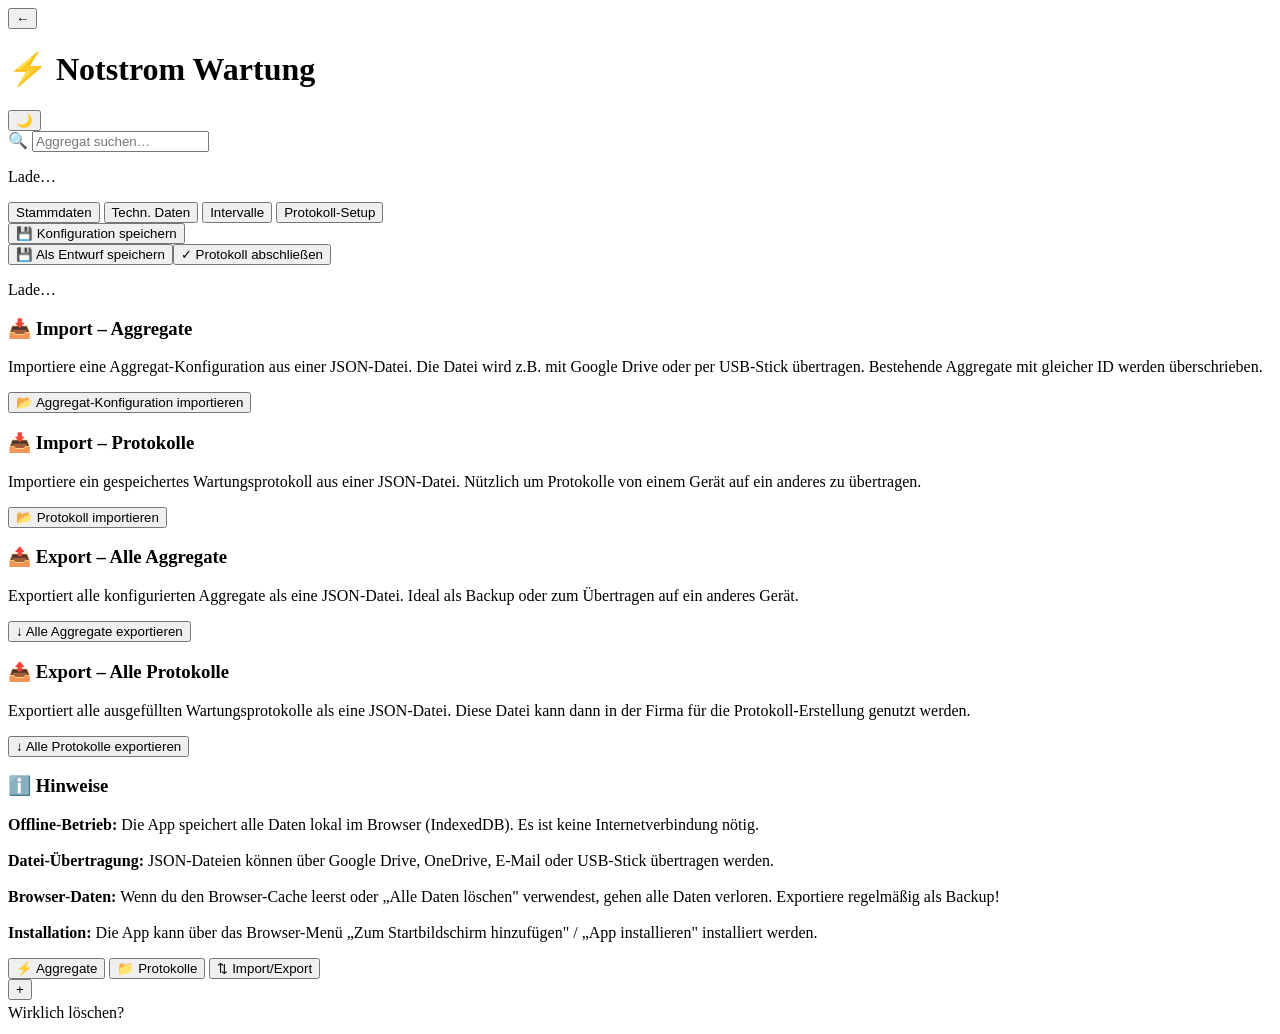
==== index.html @ bf770dbf "Add files via upload" ====
<!DOCTYPE html>
<html lang="de">
<head>
  <meta charset="UTF-8">
  <meta name="viewport" content="width=device-width, initial-scale=1.0, viewport-fit=cover">
  <meta name="description" content="Offline-PWA für Notstromaggregat-Wartungsprotokolle">

  <!-- PWA-Metadaten -->
  <meta name="theme-color" content="#e8b84b">
  <meta name="apple-mobile-web-app-capable" content="yes">
  <meta name="apple-mobile-web-app-status-bar-style" content="black-translucent">
  <meta name="apple-mobile-web-app-title" content="Wartung">

  <link rel="manifest" href="./manifest.json">
  <link rel="apple-touch-icon" href="./icon-192-v2.png">
  <title>Notstrom Wartung</title>

  <!-- CSS – Reihenfolge wichtig: Variablen zuerst -->
  <link rel="stylesheet" href="./css/variables.css">
  <link rel="stylesheet" href="./css/base.css">
  <link rel="stylesheet" href="./css/layout.css">
  <link rel="stylesheet" href="./css/components.css">
</head>
<body>

<!-- ============================================================
     APP-RAHMEN
     Alle Screens befinden sich hier drin. Immer nur einer
     ist per .active-Klasse sichtbar.
     ============================================================ -->
<div id="app">

  <!-- ── Kopfleiste ──────────────────────────────────────────── -->
  <header class="app-header">
    <!-- Zurück-Button (nur im Konfigurator und Protokoll) -->
    <button class="header-back-btn" id="btn-back" aria-label="Zurück">←</button>

    <h1 id="screen-title"><span id="screen-title-text">⚡ Notstrom Wartung</span> <span class="mode-badge" id="mode-badge"></span></h1>
    <button class="theme-toggle" id="btn-theme" aria-label="Farbschema umschalten" title="Hell/Dunkel">🌙</button>

    <!-- Kontextabhängige Aktionen (je nach Screen) -->
    <div class="header-actions">

      <!-- Home-Aktionen -->
      <div id="header-actions-home" style="display:none">
        <!-- (leer, FAB-Button wird genutzt) -->
      </div>

      <!-- Konfigurator-Aktionen -->
      <div id="header-actions-konfig" style="display:none">
        <button class="btn btn-primary btn-sm" id="btn-kfg-speichern">💾 Speichern</button>
        <button class="btn btn-ghost btn-sm"   id="btn-kfg-exportieren">↓ Export</button>
        <button class="btn btn-danger btn-sm"  id="btn-kfg-loeschen">🗑</button>
      </div>

      <!-- Protokoll-Aktionen -->
      <div id="header-actions-protokoll" style="display:none">
        <button class="btn btn-ghost btn-sm"   id="btn-prot-config">⚙ Konfiguration</button>
        <button class="btn btn-ghost btn-sm"   id="btn-prot-entwurf">Entwurf</button>
        <button class="btn btn-primary btn-sm" id="btn-prot-abschliessen">✓ Abschließen</button>
        <button class="btn btn-ghost btn-sm"   id="btn-prot-exportieren">↓</button>
      </div>

      <!-- Einträge-Aktionen -->
      <div id="header-actions-eintraege" style="display:none">
        <button class="btn btn-ghost btn-sm" id="btn-alle-prot-export">↓ Alle</button>
      </div>

    </div>
  </header>

  <!-- ── Screens ─────────────────────────────────────────────── -->
  <main class="screen-container">

    <!-- ====================================================
         SCREEN 1: HOME – Aggregat-Übersicht
         ==================================================== -->
    <section id="screen-home" class="screen">

      <!-- Suchfeld -->
      <div class="search-bar">
        <span class="search-icon">🔍</span>
        <input type="text" id="home-suche" placeholder="Aggregat suchen…" autocomplete="off">
      </div>

      <!-- Aggregat-Liste (wird per JS befüllt) -->
      <div id="home-aggregat-liste">
        <p class="loading-hint">Lade…</p>
      </div>

      <!-- Hinweis wenn noch keine Aggregate vorhanden -->
      <div id="home-leer-hinweis" style="display:none; text-align:center; padding: 40px 20px;">
        <div style="font-size:3rem; margin-bottom:16px">⚡</div>
        <h2 style="margin-bottom:8px">Noch keine Aggregate</h2>
        <p class="text-muted" style="margin-bottom:24px">
          Klicke auf „+" um ein Aggregat anzulegen,<br>
          oder importiere eine Konfiguration über „Import / Export".
        </p>
        <button class="btn btn-primary" id="btn-neu-aggregat-leer">+ Neues Aggregat</button>
      </div>

    </section>

    <!-- ====================================================
         SCREEN 2: KONFIGURATOR – Aggregat konfigurieren
         ==================================================== -->
    <section id="screen-konfigurator" class="screen">

      <!-- Tab-Leiste -->
      <div class="tab-bar">
        <button class="tab-btn active" data-tab="tab-stammdaten">Stammdaten</button>
        <button class="tab-btn"        data-tab="tab-technisch">Techn. Daten</button>
        <button class="tab-btn"        data-tab="tab-intervalle">Intervalle</button>
        <button class="tab-btn"        data-tab="tab-protokoll">Protokoll-Setup</button>
      </div>

      <!-- Tab-Inhalte (werden per JS befüllt) -->
      <div id="tab-stammdaten" class="tab-panel active"></div>
      <div id="tab-technisch"  class="tab-panel"></div>
      <div id="tab-intervalle" class="tab-panel"></div>
      <div id="tab-protokoll"  class="tab-panel"></div>

      <!-- Speichern-Button unten (Duplikat für lange Seiten) -->
      <div style="padding: var(--space-md) 0; display:flex; gap:var(--space-sm)">
        <button class="btn btn-primary btn-full" id="btn-kfg-speichern-unten">💾 Konfiguration speichern</button>
      </div>

    </section>

    <!-- ====================================================
         SCREEN 3: PROTOKOLL – Wartungsprotokoll ausfüllen
         ==================================================== -->
    <section id="screen-protokoll" class="screen">

      <!-- Formular-Inhalt (wird per JS dynamisch befüllt) -->
      <div id="protokoll-form-body"></div>

      <!-- Buttons unten (Duplikat für lange Formulare) -->
      <div style="padding: var(--space-md) 0; display:flex; gap:var(--space-sm); flex-wrap:wrap">
        <button class="btn btn-ghost btn-full"   id="btn-prot-entwurf-unten">💾 Als Entwurf speichern</button>
        <button class="btn btn-primary btn-full" id="btn-prot-abschliessen-unten">✓ Protokoll abschließen</button>
      </div>

    </section>

    <!-- ====================================================
         SCREEN 4: PROTOKOLL-EINTRÄGE – Ausgefüllte Protokolle
         ==================================================== -->
    <section id="screen-eintraege" class="screen">

      <div id="eintraege-liste">
        <p class="loading-hint">Lade…</p>
      </div>

    </section>

    <!-- ====================================================
         SCREEN 5: IMPORT / EXPORT
         ==================================================== -->
    <section id="screen-io" class="screen">

      <div class="io-section">
        <h3>📥 Import – Aggregate</h3>
        <p>
          Importiere eine Aggregat-Konfiguration aus einer JSON-Datei.
          Die Datei wird z.B. mit Google Drive oder per USB-Stick übertragen.
          Bestehende Aggregate mit gleicher ID werden überschrieben.
        </p>
        <button class="btn btn-primary" id="btn-import-aggregat">
          📂 Aggregat-Konfiguration importieren
        </button>
        <!-- Versteckter Datei-Input -->
        <input type="file" id="input-import-aggregat" accept=".json" style="display:none">
      </div>

      <div class="io-section">
        <h3>📥 Import – Protokolle</h3>
        <p>
          Importiere ein gespeichertes Wartungsprotokoll aus einer JSON-Datei.
          Nützlich um Protokolle von einem Gerät auf ein anderes zu übertragen.
        </p>
        <button class="btn btn-primary" id="btn-import-protokoll">
          📂 Protokoll importieren
        </button>
        <input type="file" id="input-import-protokoll" accept=".json" style="display:none">
      </div>

      <div class="io-section">
        <h3>📤 Export – Alle Aggregate</h3>
        <p>
          Exportiert alle konfigurierten Aggregate als eine JSON-Datei.
          Ideal als Backup oder zum Übertragen auf ein anderes Gerät.
        </p>
        <button class="btn btn-secondary" id="btn-export-alle-aggregat">
          ↓ Alle Aggregate exportieren
        </button>
      </div>

      <div class="io-section">
        <h3>📤 Export – Alle Protokolle</h3>
        <p>
          Exportiert alle ausgefüllten Wartungsprotokolle als eine JSON-Datei.
          Diese Datei kann dann in der Firma für die Protokoll-Erstellung genutzt werden.
        </p>
        <button class="btn btn-secondary" id="btn-export-alle-protokoll">
          ↓ Alle Protokolle exportieren
        </button>
      </div>

      <div class="io-section" style="border-color:var(--warning);background:var(--warning-faint)">
        <h3 style="color:var(--warning)">ℹ️ Hinweise</h3>
        <p style="color:var(--text-primary)">
          <strong>Offline-Betrieb:</strong> Die App speichert alle Daten lokal im Browser (IndexedDB).
          Es ist keine Internetverbindung nötig.<br><br>
          <strong>Datei-Übertragung:</strong> JSON-Dateien können über Google Drive, OneDrive,
          E-Mail oder USB-Stick übertragen werden.<br><br>
          <strong>Browser-Daten:</strong> Wenn du den Browser-Cache leerst oder
          „Alle Daten löschen" verwendest, gehen alle Daten verloren.
          Exportiere regelmäßig als Backup!<br><br>
          <strong>Installation:</strong> Die App kann über das Browser-Menü
          „Zum Startbildschirm hinzufügen" / „App installieren" installiert werden.
        </p>
      </div>

    </section>

  </main>

  <!-- ── Untere Navigation ────────────────────────────────────── -->
  <nav class="bottom-nav">
    <button class="nav-btn active" data-screen="screen-home">
      <span class="nav-icon">⚡</span>
      Aggregate
    </button>
    <button class="nav-btn" data-screen="screen-eintraege">
      <span class="nav-icon">📁</span>
      Protokolle
    </button>
    <button class="nav-btn" data-screen="screen-io">
      <span class="nav-icon">⇅</span>
      Import/Export
    </button>
  </nav>

</div><!-- /#app -->

<!-- ── FAB: Neues Aggregat ──────────────────────────────────── -->
<button class="fab" id="btn-neu-aggregat" aria-label="Neues Aggregat anlegen"
        title="Neues Aggregat anlegen">+</button>

<!-- ── Bestätigungs-Dialog ─────────────────────────────────── -->
<div id="confirm-overlay">
  <div class="confirm-box">
    <div id="confirm-msg" style="white-space:pre-wrap;text-align:left;margin-bottom:var(--space-lg);line-height:1.6">Wirklich löschen?</div>
    <div class="btn-group" id="confirm-buttons"></div>
  </div>
</div>

<!-- ── JavaScript (ES-Module) ──────────────────────────────── -->
<!-- type="module" ermöglicht import/export zwischen Dateien   -->
<script type="module" src="./js/app.js"></script>

<!-- Kleine Inline-Patches für doppelte Buttons unten in langen Screens -->
<script type="module">
  // Die "unten"-Duplikat-Buttons leiten einfach an die Header-Buttons weiter
  document.addEventListener('DOMContentLoaded', () => {
    const weiterleiten = (quellId, zielId) => {
      document.getElementById(quellId)?.addEventListener('click', () => {
        document.getElementById(zielId)?.click();
      });
    };
    weiterleiten('btn-kfg-speichern-unten',    'btn-kfg-speichern');
    weiterleiten('btn-prot-entwurf-unten',     'btn-prot-entwurf');
    weiterleiten('btn-prot-abschliessen-unten','btn-prot-abschliessen');
    weiterleiten('btn-neu-aggregat-leer',       'btn-neu-aggregat');
  });
</script>

</body>
</html>
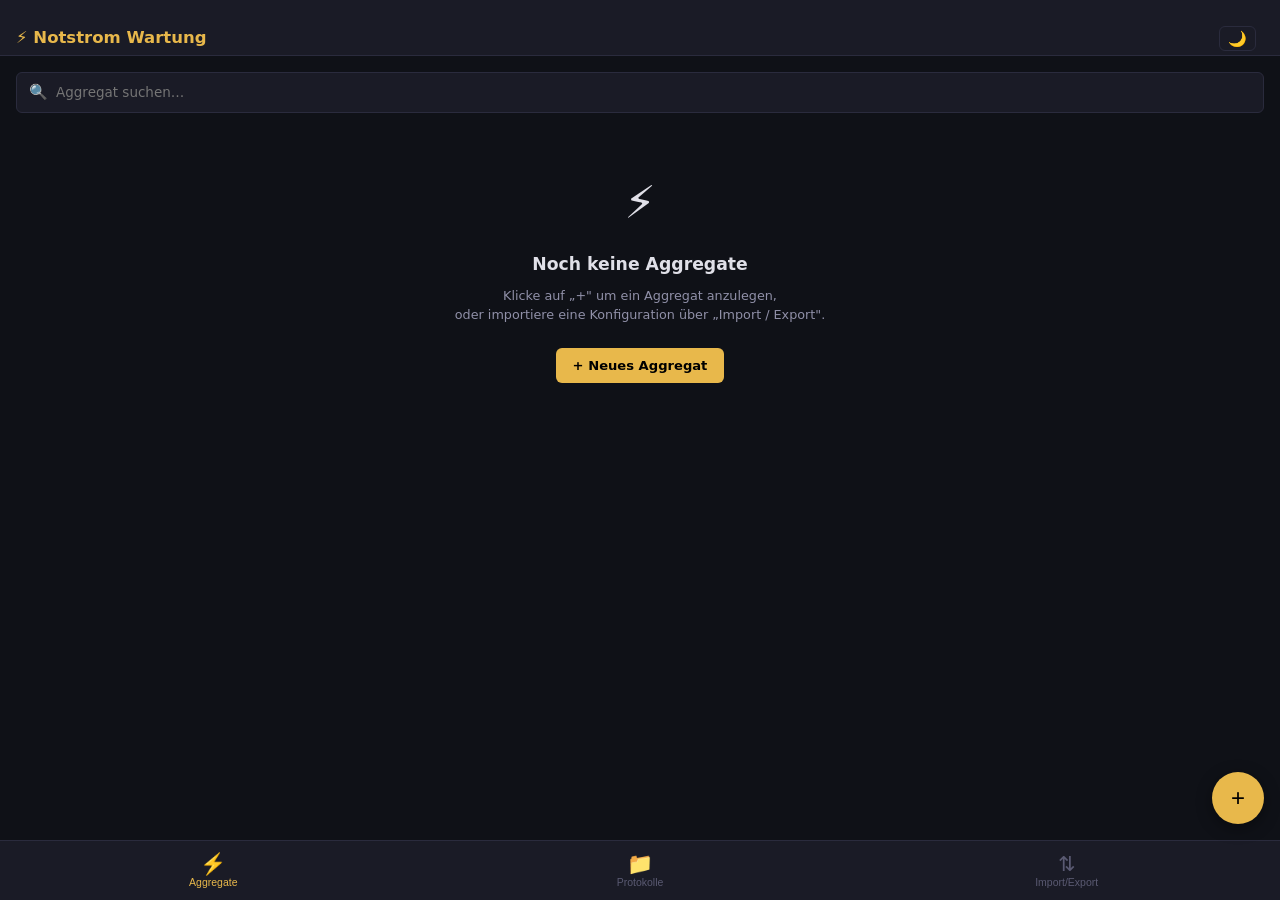
==== commit ade8af42: "Update stylesheet and script paths in index.html" ====
--- a/index.html
+++ b/index.html
@@ -16,10 +16,10 @@
   <title>Notstrom Wartung</title>
 
   <!-- CSS – Reihenfolge wichtig: Variablen zuerst -->
-  <link rel="stylesheet" href="./css/variables.css">
-  <link rel="stylesheet" href="./css/base.css">
-  <link rel="stylesheet" href="./css/layout.css">
-  <link rel="stylesheet" href="./css/components.css">
+  <link rel="stylesheet" href="./variables.css">
+  <link rel="stylesheet" href="./base.css">
+  <link rel="stylesheet" href="./layout.css">
+  <link rel="stylesheet" href="./components.css">
 </head>
 <body>
 
@@ -258,7 +258,7 @@
 
 <!-- ── JavaScript (ES-Module) ──────────────────────────────── -->
 <!-- type="module" ermöglicht import/export zwischen Dateien   -->
-<script type="module" src="./js/app.js"></script>
+<script type="module" src="./app.js"></script>
 
 <!-- Kleine Inline-Patches für doppelte Buttons unten in langen Screens -->
 <script type="module">
--- a/variables.css
+++ b/variables.css
@@ -0,0 +1,109 @@
+/* ============================================================
+   CSS-Variablen (Design-Tokens)
+   Alle Farben, Abstände und Größen an einem Ort.
+   Ändere hier etwas, um das gesamte Aussehen anzupassen.
+   ============================================================ */
+
+:root {
+  /* Farben – Hintergrund */
+  --bg-base:      #0f1117;   /* Seitenhintergrund */
+  --bg-card:      #1a1b26;   /* Karten / Sektionen */
+  --bg-elevated:  #222436;   /* Modale, Dropdowns */
+  --bg-input:     #12131c;   /* Eingabefelder */
+
+  /* Farben – Akzent (Amber/Gold = Standard für Protokoll & Home) */
+  --accent:       #e8b84b;
+  --accent-dim:   #c49a30;
+  --accent-faint: rgba(232, 184, 75, 0.12);
+
+  /* Blauer Akzent für Konfigurator-Modus */
+  --accent-config:       #5c8fe0;
+  --accent-config-dim:   #4070b8;
+  --accent-config-faint: rgba(92, 143, 224, 0.12);
+
+  /* Farben – Text */
+  --text-primary:   #e0e0e8;
+  --text-secondary: #9090a8;
+  --text-muted:     #5a5a72;
+
+  /* Farben – Rahmen */
+  --border:       #2a2b3d;
+  --border-light: #1e1f2e;
+
+  /* Farben – Status */
+  --success:      #4caf74;
+  --success-faint:rgba(76, 175, 116, 0.15);
+  --danger:       #e05c5c;
+  --danger-faint: rgba(224, 92, 92, 0.15);
+  --warning:      #e8a84b;
+  --warning-faint:rgba(232, 168, 75, 0.15);
+  --info:         #5c8fe0;
+  --info-faint:   rgba(92, 143, 224, 0.15);
+
+  /* Abstände */
+  --space-xs: 4px;
+  --space-sm: 8px;
+  --space-md: 16px;
+  --space-lg: 24px;
+  --space-xl: 32px;
+
+  /* Eckenradius */
+  --radius-sm: 6px;
+  --radius-md: 10px;
+  --radius-lg: 16px;
+
+  /* Schrift */
+  --font-base: system-ui, -apple-system, "Segoe UI", sans-serif;
+  --font-mono: "Courier New", Courier, monospace;
+
+  /* Navigation unten */
+  --nav-height: 60px;
+
+  /* Kopfleiste */
+  --header-height: 56px;
+
+  /* iOS Safe-Area-Insets (Notch / Dynamic Island / Statusleiste) */
+  --safe-top:    env(safe-area-inset-top,    0px);
+  --safe-bottom: env(safe-area-inset-bottom, 0px);
+  --safe-left:   env(safe-area-inset-left,   0px);
+  --safe-right:  env(safe-area-inset-right,  0px);
+}
+
+/* ── Konfigurator-Modus: Akzent auf Blau umschalten ───────── */
+:root[data-mode="config"] {
+  --accent:       var(--accent-config);
+  --accent-dim:   var(--accent-config-dim);
+  --accent-faint: var(--accent-config-faint);
+}
+
+/* ── Heller-Modus ──────────────────────────────────────────── */
+:root[data-theme="light"] {
+  --bg-base:      #f5f5f0;
+  --bg-card:      #ffffff;
+  --bg-elevated:  #eaeaec;
+  --bg-input:     #f0f0ed;
+
+  --accent:       #b8860b;
+  --accent-dim:   #9a7209;
+  --accent-faint: rgba(184, 134, 11, 0.1);
+
+  --accent-config:       #4a7fc7;
+  --accent-config-dim:   #3a66a8;
+  --accent-config-faint: rgba(74, 127, 199, 0.1);
+
+  --text-primary:   #1a1a1e;
+  --text-secondary: #5a5a66;
+  --text-muted:     #9a9aa8;
+
+  --border:       #d4d4d0;
+  --border-light: #e0e0dc;
+
+  --success:      #3a9d5e;
+  --success-faint:rgba(58, 157, 94, 0.1);
+  --danger:       #c94444;
+  --danger-faint: rgba(201, 68, 68, 0.1);
+  --warning:      #c98a20;
+  --warning-faint:rgba(201, 138, 32, 0.1);
+  --info:         #4a7fc7;
+  --info-faint:   rgba(74, 127, 199, 0.1);
+}
--- a/base.css
+++ b/base.css
@@ -0,0 +1,98 @@
+/* ============================================================
+   Basis-Styles: Reset, Typografie, globale Elemente
+   ============================================================ */
+
+*, *::before, *::after {
+  box-sizing: border-box;
+  margin: 0;
+  padding: 0;
+}
+
+html, body {
+  height: 100%;
+  font-family: var(--font-base);
+  font-size: 15px;
+  line-height: 1.5;
+  color: var(--text-primary);
+  background: var(--bg-base);
+  -webkit-font-smoothing: antialiased;
+  overflow: hidden; /* Scrolling nur innerhalb der Screens */
+}
+
+/* Überschriften */
+h1 { font-size: 1.4rem; font-weight: 700; }
+h2 { font-size: 1.15rem; font-weight: 600; }
+h3 { font-size: 1rem; font-weight: 600; color: var(--accent); margin-bottom: var(--space-sm); }
+
+/* Links */
+a { color: var(--accent); text-decoration: none; }
+
+/* Kleine Hilfsklassen */
+.text-muted    { color: var(--text-secondary); font-size: 0.85rem; }
+.text-danger   { color: var(--danger); }
+.text-success  { color: var(--success); }
+.text-warning  { color: var(--warning); }
+.text-accent   { color: var(--accent); }
+.text-center   { text-align: center; }
+.text-mono     { font-family: var(--font-mono); }
+
+.badge {
+  display: inline-block;
+  padding: 2px 8px;
+  border-radius: 99px;
+  font-size: 0.75rem;
+  font-weight: 600;
+}
+.badge-success  { background: var(--success-faint);  color: var(--success); }
+.badge-danger   { background: var(--danger-faint);   color: var(--danger); }
+.badge-warning  { background: var(--warning-faint);  color: var(--warning); }
+.badge-info     { background: var(--info-faint);     color: var(--info); }
+.badge-muted    { background: var(--bg-elevated);    color: var(--text-secondary); }
+
+/* Trennlinie */
+.divider {
+  border: none;
+  border-top: 1px solid var(--border);
+  margin: var(--space-md) 0;
+}
+
+/* Toast-Benachrichtigungen (Popup-Meldungen) */
+.toast {
+  position: fixed;
+  bottom: calc(var(--nav-height) + 12px);
+  left: 50%;
+  transform: translateX(-50%);
+  padding: 10px 20px;
+  border-radius: var(--radius-md);
+  font-size: 0.9rem;
+  font-weight: 500;
+  z-index: 9999;
+  pointer-events: none;
+  white-space: nowrap;
+  animation: toast-in 0.2s ease;
+}
+.toast-info    { background: var(--bg-elevated); color: var(--text-primary); border: 1px solid var(--border); }
+.toast-success { background: var(--success-faint); color: var(--success); border: 1px solid var(--success); }
+.toast-error   { background: var(--danger-faint);  color: var(--danger);  border: 1px solid var(--danger); }
+.toast-warning { background: var(--warning-faint); color: var(--warning); border: 1px solid var(--warning); }
+
+@keyframes toast-in {
+  from { opacity: 0; transform: translateX(-50%) translateY(8px); }
+  to   { opacity: 1; transform: translateX(-50%) translateY(0); }
+}
+
+/* Leere Liste Hinweis */
+.empty-hint {
+  text-align: center;
+  color: var(--text-muted);
+  padding: var(--space-xl);
+  font-size: 0.9rem;
+  list-style: none;
+}
+
+/* Lade-Animation */
+.loading-hint {
+  text-align: center;
+  color: var(--text-muted);
+  padding: var(--space-xl);
+}
--- a/layout.css
+++ b/layout.css
@@ -0,0 +1,264 @@
+/* ============================================================
+   Layout: App-Rahmen, Screens, Navigation
+   ============================================================ */
+
+/* Haupt-Container der App */
+#app {
+  display: flex;
+  flex-direction: column;
+  height: 100dvh; /* dynamic viewport height – wichtig für Mobile */
+  overflow: hidden;
+}
+
+/* ── Kopfleiste ───────────────────────────────────────────── */
+.app-header {
+  flex-shrink: 0;
+  /* Höhe = feste Header-Höhe + iOS Safe-Area oben (Notch / Dynamic Island) */
+  height: calc(var(--header-height) + var(--safe-top));
+  background: var(--bg-card);
+  border-bottom: 1px solid var(--border);
+  display: flex;
+  align-items: flex-end; /* Inhalt unten ausrichten, damit er unter der Notch liegt */
+  padding: 0 calc(var(--space-md) + var(--safe-right))
+           var(--space-xs)
+           calc(var(--space-md) + var(--safe-left));
+  gap: var(--space-sm);
+  z-index: 100;
+  padding-top: var(--safe-top);
+}
+
+.app-header h1 {
+  font-size: 1.1rem;
+  color: var(--accent);
+  flex: 1;
+  display: flex;
+  align-items: center;
+  gap: 8px;
+  min-width: 0;
+}
+
+.header-back-btn {
+  background: none;
+  border: none;
+  color: var(--accent);
+  font-size: 1.3rem;
+  cursor: pointer;
+  padding: var(--space-xs) var(--space-sm);
+  border-radius: var(--radius-sm);
+  display: none; /* wird per JS eingeblendet */
+}
+.header-back-btn.visible { display: block; }
+
+.header-actions {
+  display: flex;
+  gap: var(--space-xs);
+}
+
+/* ── Theme-Toggle (Hell/Dunkel) ────────────────────────────── */
+.theme-toggle {
+  background: none;
+  border: 1px solid var(--border);
+  border-radius: var(--radius-sm);
+  color: var(--text-secondary);
+  font-size: 1rem;
+  cursor: pointer;
+  padding: 4px 8px;
+  line-height: 1;
+  flex-shrink: 0;
+  transition: color 0.15s, border-color 0.15s;
+}
+.theme-toggle:hover {
+  color: var(--accent);
+  border-color: var(--accent);
+}
+
+/* ── Screen-Bereich (scrollbarer Inhalt zwischen Header & Nav) */
+.screen-container {
+  flex: 1;
+  overflow: hidden;
+  position: relative;
+}
+
+/* Jeder Screen füllt den Container */
+.screen {
+  position: absolute;
+  inset: 0;
+  overflow-y: auto;
+  overflow-x: hidden;
+  padding: var(--space-md);
+  padding-bottom: calc(var(--space-md) + 4px);
+  display: none;
+  -webkit-overflow-scrolling: touch;
+}
+
+.screen.active { display: block; }
+
+/* ── Untere Navigation ────────────────────────────────────── */
+.bottom-nav {
+  flex-shrink: 0;
+  /* Höhe = feste Nav-Höhe + iOS Safe-Area unten (Home-Indikator) */
+  height: calc(var(--nav-height) + var(--safe-bottom));
+  background: var(--bg-card);
+  border-top: 1px solid var(--border);
+  display: flex;
+  align-items: stretch;
+  z-index: 100;
+}
+
+.nav-btn {
+  flex: 1;
+  display: flex;
+  flex-direction: column;
+  align-items: center;
+  justify-content: center;
+  gap: 2px;
+  background: none;
+  border: none;
+  color: var(--text-muted);
+  font-size: 0.7rem;
+  cursor: pointer;
+  transition: color 0.15s;
+  /* Platz unten für den Home-Indikator (iPhone ohne Home-Button) */
+  padding: 0 0 var(--safe-bottom) 0;
+}
+
+.nav-btn .nav-icon {
+  font-size: 1.4rem;
+  line-height: 1;
+}
+
+.nav-btn.active {
+  color: var(--accent);
+}
+
+.nav-btn:hover {
+  color: var(--text-primary);
+}
+
+/* ── Tabs (innerhalb eines Screens) ──────────────────────── */
+.tab-bar {
+  display: flex;
+  gap: 2px;
+  background: var(--bg-elevated);
+  border-radius: var(--radius-md);
+  padding: 3px;
+  margin-bottom: var(--space-md);
+  overflow-x: auto;
+  scrollbar-width: none;
+}
+.tab-bar::-webkit-scrollbar { display: none; }
+
+.tab-btn {
+  flex: 0 0 auto;
+  padding: 7px 14px;
+  border: none;
+  background: none;
+  color: var(--text-secondary);
+  font-size: 0.82rem;
+  font-weight: 500;
+  border-radius: var(--radius-sm);
+  cursor: pointer;
+  white-space: nowrap;
+  transition: all 0.15s;
+}
+
+.tab-btn.active {
+  background: var(--bg-card);
+  color: var(--accent);
+}
+
+/* Tab-Inhalte */
+.tab-panel { display: none; }
+.tab-panel.active { display: block; }
+
+/* ── Sektions-Karte ───────────────────────────────────────── */
+.section-card {
+  background: var(--bg-card);
+  border: 1px solid var(--border);
+  border-radius: var(--radius-md);
+  padding: var(--space-md);
+  margin-bottom: var(--space-md);
+}
+
+.section-card h3 {
+  margin-bottom: var(--space-md);
+  padding-bottom: var(--space-sm);
+  border-bottom: 1px solid var(--border);
+  font-size: 0.9rem;
+  text-transform: uppercase;
+  letter-spacing: 0.05em;
+}
+
+/* ── Zwei-Spalten Grid für Formulare ─────────────────────── */
+.form-grid {
+  display: grid;
+  grid-template-columns: 1fr 1fr;
+  gap: var(--space-sm) var(--space-md);
+}
+
+.form-grid .full-width {
+  grid-column: 1 / -1;
+}
+
+@media (max-width: 500px) {
+  .form-grid {
+    grid-template-columns: 1fr;
+  }
+}
+
+/* ── Floating Action Button (+ Neues Aggregat) ───────────── */
+.fab {
+  position: fixed;
+  bottom: calc(var(--nav-height) + var(--safe-bottom) + 16px);
+  right: 16px;
+  width: 52px;
+  height: 52px;
+  border-radius: 50%;
+  background: var(--accent);
+  color: #000;
+  font-size: 1.6rem;
+  border: none;
+  cursor: pointer;
+  box-shadow: 0 4px 16px rgba(0,0,0,0.4);
+  display: flex;
+  align-items: center;
+  justify-content: center;
+  z-index: 200;
+  transition: transform 0.15s, background 0.15s;
+}
+.fab:hover { transform: scale(1.08); background: var(--accent-dim); }
+
+/* ── Mobile: Header-Buttons umbrechen (iPhone ≤ 480px) ──────── */
+@media (max-width: 480px) {
+  /* Header wird automatisch höher wenn Buttons umbrechen */
+  .app-header {
+    height: auto;
+    min-height: calc(var(--header-height) + var(--safe-top));
+    flex-wrap: wrap;
+    align-items: center;
+    padding-bottom: var(--space-sm);
+    row-gap: 0;
+  }
+
+  /* Erste Zeile: Back-Button + Titel */
+  .header-back-btn,
+  .app-header h1 {
+    height: var(--header-height);
+    display: flex;
+    align-items: center;
+  }
+
+  /* Zweite Zeile: Aktionen in voller Breite, umbrechen erlaubt */
+  .header-actions {
+    flex: 0 0 100%;
+    flex-wrap: wrap;
+    gap: var(--space-xs);
+    padding-bottom: 4px;
+  }
+
+  /* Buttons in header-actions etwas kleiner damit mehr passen */
+  .header-actions .btn-sm {
+    font-size: 0.75rem;
+    padding: 5px 9px;
+  }
+}
--- a/components.css
+++ b/components.css
@@ -0,0 +1,534 @@
+/* ============================================================
+   Komponenten: Buttons, Formulare, Listen, Modals, Checklisten
+   ============================================================ */
+
+/* ── Buttons ──────────────────────────────────────────────── */
+.btn {
+  display: inline-flex;
+  align-items: center;
+  justify-content: center;
+  gap: 6px;
+  padding: 9px 16px;
+  border: 1px solid transparent;
+  border-radius: var(--radius-sm);
+  font-size: 0.875rem;
+  font-weight: 600;
+  font-family: var(--font-base);
+  cursor: pointer;
+  transition: all 0.15s;
+  white-space: nowrap;
+  text-decoration: none;
+}
+.btn:disabled { opacity: 0.45; pointer-events: none; }
+
+.btn-primary   { background: var(--accent);         color: #000; }
+.btn-primary:hover { background: var(--accent-dim); }
+
+.btn-secondary { background: var(--bg-elevated); color: var(--text-primary); border-color: var(--border); }
+.btn-secondary:hover { border-color: var(--accent); color: var(--accent); }
+
+.btn-danger    { background: var(--danger-faint);  color: var(--danger); border-color: var(--danger); }
+.btn-danger:hover  { background: var(--danger); color: #fff; }
+
+.btn-success   { background: var(--success-faint); color: var(--success); border-color: var(--success); }
+.btn-success:hover { background: var(--success); color: #fff; }
+
+.btn-ghost     { background: none; color: var(--text-secondary); border-color: var(--border); }
+.btn-ghost:hover   { color: var(--text-primary); border-color: var(--text-secondary); }
+
+.btn-sm  { padding: 5px 10px; font-size: 0.8rem; }
+.btn-lg  { padding: 12px 24px; font-size: 1rem; }
+.btn-full { width: 100%; }
+
+/* Gruppe von Buttons nebeneinander */
+.btn-group {
+  display: flex;
+  gap: var(--space-sm);
+  flex-wrap: wrap;
+}
+
+/* ── Formular-Felder ──────────────────────────────────────── */
+.form-field {
+  display: flex;
+  flex-direction: column;
+  gap: 4px;
+}
+
+.form-field label {
+  font-size: 0.82rem;
+  font-weight: 600;
+  color: var(--text-secondary);
+  text-transform: uppercase;
+  letter-spacing: 0.04em;
+}
+
+.form-field input:not([type="checkbox"]),
+.form-field select,
+.form-field textarea {
+  background: var(--bg-input);
+  border: 1px solid var(--border);
+  border-radius: var(--radius-sm);
+  color: var(--text-primary);
+  font-family: var(--font-base);
+  font-size: 0.9rem;
+  padding: 8px 10px;
+  width: 100%;
+  transition: border-color 0.15s;
+  -webkit-appearance: none;
+}
+
+.form-field input:not([type="checkbox"]):focus,
+.form-field select:focus,
+.form-field textarea:focus {
+  outline: none;
+  border-color: var(--accent);
+}
+
+.form-field input[type="number"] { font-family: var(--font-mono); }
+
+.form-field textarea {
+  min-height: 80px;
+  resize: vertical;
+}
+
+.form-field select {
+  background-image: url("data:image/svg+xml,%3Csvg xmlns='http://www.w3.org/2000/svg' width='12' height='12' viewBox='0 0 12 12'%3E%3Cpath fill='%239090a8' d='M6 8L1 3h10z'/%3E%3C/svg%3E");
+  background-repeat: no-repeat;
+  background-position: right 10px center;
+  padding-right: 30px;
+}
+
+.form-field .field-hint {
+  font-size: 0.78rem;
+  color: var(--text-muted);
+}
+
+/* Einheit hinter Eingabefeld (z.B. "Monate", "kVA") */
+.input-with-unit {
+  display: flex;
+  align-items: center;
+  gap: 0;
+}
+.input-with-unit input {
+  /* Eigenes Basis-Styling damit es auch außerhalb von .form-field funktioniert */
+  background: var(--bg-input);
+  border: 1px solid var(--border);
+  border-right: none;
+  border-radius: var(--radius-sm) 0 0 var(--radius-sm);
+  color: var(--text-primary);
+  font-size: 0.9rem;
+  padding: 8px 10px;
+  flex: 1;
+  min-width: 0;
+  transition: border-color 0.15s;
+}
+.input-with-unit input:focus {
+  outline: none;
+  border-color: var(--accent);
+}
+.input-with-unit .unit-label {
+  background: var(--bg-elevated);
+  border: 1px solid var(--border);
+  border-left: none;
+  border-radius: 0 var(--radius-sm) var(--radius-sm) 0;
+  padding: 8px 10px;
+  font-size: 0.82rem;
+  color: var(--text-muted);
+  white-space: nowrap;
+}
+
+/* ── Checkbox / Toggle ────────────────────────────────────── */
+.form-check {
+  display: flex;
+  align-items: center;
+  gap: var(--space-sm);
+  cursor: pointer;
+  padding: 4px 0;
+}
+
+.form-check input[type="checkbox"] {
+  width: 18px;
+  height: 18px;
+  flex-shrink: 0;
+  accent-color: var(--accent);
+  cursor: pointer;
+}
+
+.form-check .check-label {
+  font-size: 0.9rem;
+  color: var(--text-primary);
+  line-height: 1.3;
+}
+
+/* ── Aggregat-Karte in der Liste ──────────────────────────── */
+.aggregat-card {
+  background: var(--bg-card);
+  border: 1px solid var(--border);
+  border-radius: var(--radius-md);
+  padding: var(--space-md);
+  margin-bottom: var(--space-sm);
+  display: flex;
+  align-items: flex-start;
+  gap: var(--space-md);
+  transition: border-color 0.15s;
+}
+.aggregat-card:hover { border-color: var(--accent); }
+
+.aggregat-card .agg-icon {
+  font-size: 1.8rem;
+  line-height: 1;
+  flex-shrink: 0;
+}
+
+.aggregat-card .agg-info { flex: 1; min-width: 0; }
+
+.aggregat-card .agg-name {
+  font-weight: 700;
+  font-size: 1rem;
+  color: var(--text-primary);
+  margin-bottom: 2px;
+  white-space: nowrap;
+  overflow: hidden;
+  text-overflow: ellipsis;
+}
+
+.aggregat-card .agg-kommission {
+  font-family: var(--font-mono);
+  font-size: 0.8rem;
+  color: var(--accent);
+  margin-bottom: 4px;
+}
+
+.aggregat-card .agg-meta {
+  font-size: 0.82rem;
+  color: var(--text-secondary);
+}
+
+.aggregat-card .agg-actions {
+  display: flex;
+  flex-direction: column;
+  gap: var(--space-xs);
+  flex-shrink: 0;
+}
+
+/* ── Eintrags-Karte (ausgefüllte Protokolle) ──────────────── */
+.eintrag-card {
+  background: var(--bg-card);
+  border: 1px solid var(--border);
+  border-radius: var(--radius-md);
+  padding: var(--space-md);
+  margin-bottom: var(--space-sm);
+}
+
+.eintrag-card .eintrag-header {
+  display: flex;
+  align-items: flex-start;
+  gap: var(--space-sm);
+  margin-bottom: var(--space-sm);
+}
+
+.eintrag-card .eintrag-title { flex: 1; font-weight: 600; }
+.eintrag-card .eintrag-meta  { font-size: 0.82rem; color: var(--text-secondary); margin-bottom: var(--space-sm); }
+.eintrag-card .eintrag-actions { display: flex; gap: var(--space-xs); flex-wrap: wrap; }
+
+/* ── Checklisten-Tabelle (für Prüfpunkte im Protokoll) ────── */
+.check-table {
+  width: 100%;
+  border-collapse: collapse;
+  margin-bottom: var(--space-sm);
+}
+
+.check-table th {
+  font-size: 0.78rem;
+  text-transform: uppercase;
+  letter-spacing: 0.04em;
+  color: var(--text-muted);
+  padding: 6px 8px;
+  text-align: left;
+  border-bottom: 1px solid var(--border);
+}
+
+.check-table td {
+  padding: 7px 8px;
+  border-bottom: 1px solid var(--border-light);
+  vertical-align: middle;
+}
+
+.check-table tr:last-child td { border-bottom: none; }
+
+.check-table .check-label-col { font-size: 0.88rem; }
+
+/* Drei-Zustand-Schalter: OK / Mangel / N.G. */
+.tri-state {
+  display: flex;
+  gap: 2px;
+}
+
+.tri-state input[type="radio"] { display: none; }
+
+.tri-state label {
+  padding: 4px 10px;
+  border-radius: var(--radius-sm);
+  font-size: 0.78rem;
+  font-weight: 600;
+  cursor: pointer;
+  background: var(--bg-elevated);
+  color: var(--text-muted);
+  border: 1px solid var(--border);
+  transition: all 0.15s;
+  white-space: nowrap;
+}
+
+.tri-state input[value="ok"]:checked     + label { background: var(--success-faint); color: var(--success); border-color: var(--success); }
+.tri-state input[value="mangel"]:checked + label { background: var(--danger-faint);  color: var(--danger);  border-color: var(--danger); }
+.tri-state input[value="ng"]:checked     + label { background: var(--bg-elevated);   color: var(--text-secondary); border-color: var(--border); }
+
+/* ── Störmeldungen / Tags ─────────────────────────────────── */
+.tag-list {
+  display: flex;
+  flex-wrap: wrap;
+  gap: var(--space-xs);
+  margin-bottom: var(--space-sm);
+}
+
+.tag {
+  display: inline-flex;
+  align-items: center;
+  gap: 4px;
+  background: var(--bg-elevated);
+  border: 1px solid var(--border);
+  border-radius: 99px;
+  padding: 3px 10px;
+  font-size: 0.8rem;
+  color: var(--text-primary);
+}
+
+.tag .tag-remove {
+  background: none;
+  border: none;
+  color: var(--text-muted);
+  cursor: pointer;
+  font-size: 0.9rem;
+  padding: 0 2px;
+  line-height: 1;
+}
+.tag .tag-remove:hover { color: var(--danger); }
+
+.tag-input-row {
+  display: flex;
+  gap: var(--space-sm);
+}
+.tag-input-row input { flex: 1; }
+
+/* ── Mängel-Liste (im Protokoll) ──────────────────────────── */
+.mangel-item {
+  background: var(--bg-elevated);
+  border: 1px solid var(--border);
+  border-radius: var(--radius-sm);
+  padding: var(--space-sm) var(--space-md);
+  margin-bottom: var(--space-xs);
+  display: flex;
+  align-items: flex-start;
+  gap: var(--space-sm);
+}
+
+.mangel-item .mangel-info { flex: 1; font-size: 0.88rem; }
+.mangel-item .mangel-prio {
+  font-size: 0.75rem;
+  font-weight: 700;
+  padding: 2px 8px;
+  border-radius: 99px;
+}
+.mangel-prio-hoch    { background: var(--danger-faint);  color: var(--danger); }
+.mangel-prio-mittel  { background: var(--warning-faint); color: var(--warning); }
+.mangel-prio-niedrig { background: var(--info-faint);    color: var(--info); }
+
+/* ── Mode-Badge (Konfigurator / Protokoll-Unterscheidung) ── */
+.mode-badge {
+  display: none;
+  font-size: 0.6rem;
+  font-weight: 700;
+  text-transform: uppercase;
+  letter-spacing: 0.08em;
+  padding: 3px 8px;
+  border-radius: 3px;
+  white-space: nowrap;
+}
+.mode-badge.visible {
+  display: inline-block;
+}
+:root[data-mode="protokoll"] .mode-badge {
+  background: var(--accent-faint);
+  color: var(--accent);
+  border: 1px solid var(--accent);
+}
+:root[data-mode="config"] .mode-badge {
+  background: var(--accent-config-faint);
+  color: var(--accent-config);
+  border: 1px solid var(--accent-config);
+}
+
+/* ── Modal / Overlay ──────────────────────────────────────── */
+.modal-overlay {
+  position: fixed;
+  inset: 0;
+  background: rgba(0, 0, 0, 0.7);
+  display: flex;
+  align-items: flex-end;        /* Schiebt Modal von unten rein */
+  justify-content: center;
+  z-index: 500;
+  opacity: 0;
+  pointer-events: none;
+  transition: opacity 0.2s;
+}
+
+.modal-overlay.visible {
+  opacity: 1;
+  pointer-events: all;
+}
+
+.modal-box {
+  background: var(--bg-card);
+  border: 1px solid var(--border);
+  border-radius: var(--radius-lg) var(--radius-lg) 0 0;
+  padding: var(--space-lg);
+  width: 100%;
+  max-width: 560px;
+  max-height: 80dvh;
+  overflow-y: auto;
+  transform: translateY(20px);
+  transition: transform 0.2s;
+}
+
+.modal-overlay.visible .modal-box {
+  transform: translateY(0);
+}
+
+.modal-title {
+  font-size: 1.05rem;
+  font-weight: 700;
+  margin-bottom: var(--space-md);
+  padding-bottom: var(--space-sm);
+  border-bottom: 1px solid var(--border);
+}
+
+/* ── Bestätigungs-Dialog ──────────────────────────────────── */
+#confirm-overlay {
+  position: fixed;
+  inset: 0;
+  background: rgba(0,0,0,0.6);
+  display: flex;
+  align-items: center;
+  justify-content: center;
+  z-index: 800;
+  opacity: 0;
+  pointer-events: none;
+  transition: opacity 0.15s;
+}
+#confirm-overlay.visible { opacity: 1; pointer-events: all; }
+
+.confirm-box {
+  background: var(--bg-elevated);
+  border: 1px solid var(--border);
+  border-radius: var(--radius-lg);
+  padding: var(--space-lg);
+  max-width: 440px;
+  width: 90%;
+  max-height: 70dvh;
+  overflow-y: auto;
+  text-align: center;
+}
+.confirm-box #confirm-msg { margin-bottom: var(--space-lg); line-height: 1.5; }
+.confirm-box .btn-group { justify-content: center; }
+
+/* ── Import/Export-Seite ──────────────────────────────────── */
+.io-section {
+  background: var(--bg-card);
+  border: 1px solid var(--border);
+  border-radius: var(--radius-md);
+  padding: var(--space-md);
+  margin-bottom: var(--space-md);
+}
+
+.io-section h3 { margin-bottom: var(--space-sm); }
+.io-section p  { font-size: 0.88rem; color: var(--text-secondary); margin-bottom: var(--space-md); line-height: 1.6; }
+
+/* ── Kühlkreis-Karte (mit Frostschutz-Checkbox) ───────────── */
+.kuehlkreis-item {
+  display: flex;
+  align-items: center;
+  gap: var(--space-md);
+  padding: 8px 0;
+  border-bottom: 1px solid var(--border-light);
+}
+.kuehlkreis-item:last-child { border-bottom: none; }
+.kuehlkreis-item .kk-label   { flex: 1; font-size: 0.88rem; }
+.kuehlkreis-item .kk-checks  { display: flex; gap: var(--space-md); }
+
+/* ── Suchleiste ───────────────────────────────────────────── */
+.search-bar {
+  display: flex;
+  align-items: center;
+  gap: var(--space-sm);
+  background: var(--bg-card);
+  border: 1px solid var(--border);
+  border-radius: var(--radius-sm);
+  padding: 8px 12px;
+  margin-bottom: var(--space-md);
+}
+.search-bar input {
+  flex: 1;
+  background: none;
+  border: none;
+  color: var(--text-primary);
+  font-size: 0.9rem;
+  font-family: var(--font-base);
+  outline: none;
+}
+.search-bar .search-icon { color: var(--text-muted); font-size: 1rem; }
+
+/* ── Protokoll-Ergebnis Buttons ───────────────────────────── */
+.ergebnis-group {
+  display: flex;
+  gap: var(--space-sm);
+  flex-wrap: wrap;
+}
+
+.ergebnis-btn {
+  flex: 1;
+  min-width: 120px;
+  padding: 10px;
+  border: 2px solid var(--border);
+  border-radius: var(--radius-sm);
+  background: var(--bg-elevated);
+  color: var(--text-secondary);
+  font-weight: 600;
+  font-size: 0.85rem;
+  cursor: pointer;
+  text-align: center;
+  transition: all 0.15s;
+}
+
+.ergebnis-btn.selected-ok       { border-color: var(--success); color: var(--success); background: var(--success-faint); }
+.ergebnis-btn.selected-behoben  { border-color: var(--warning); color: var(--warning); background: var(--warning-faint); }
+.ergebnis-btn.selected-offen    { border-color: var(--danger);  color: var(--danger);  background: var(--danger-faint); }
+
+/* ── Mobile: Ergebnis-Buttons + btn-group (iPhone ≤ 480px) ─── */
+@media (max-width: 480px) {
+  /* Ergebnis-Buttons (In Ordnung / Fehler behoben / Fehler offen) untereinander */
+  .ergebnis-btn {
+    flex: 0 0 100%;
+    min-width: unset;
+  }
+
+  /* Allgemeine Button-Gruppen: Buttons bei Bedarf untereinander */
+  .btn-group .btn {
+    flex: 1 1 auto;
+    min-width: 44%;
+  }
+
+  /* Einzelne breite Buttons immer volle Breite */
+  .btn-full {
+    flex: 0 0 100%;
+  }
+}
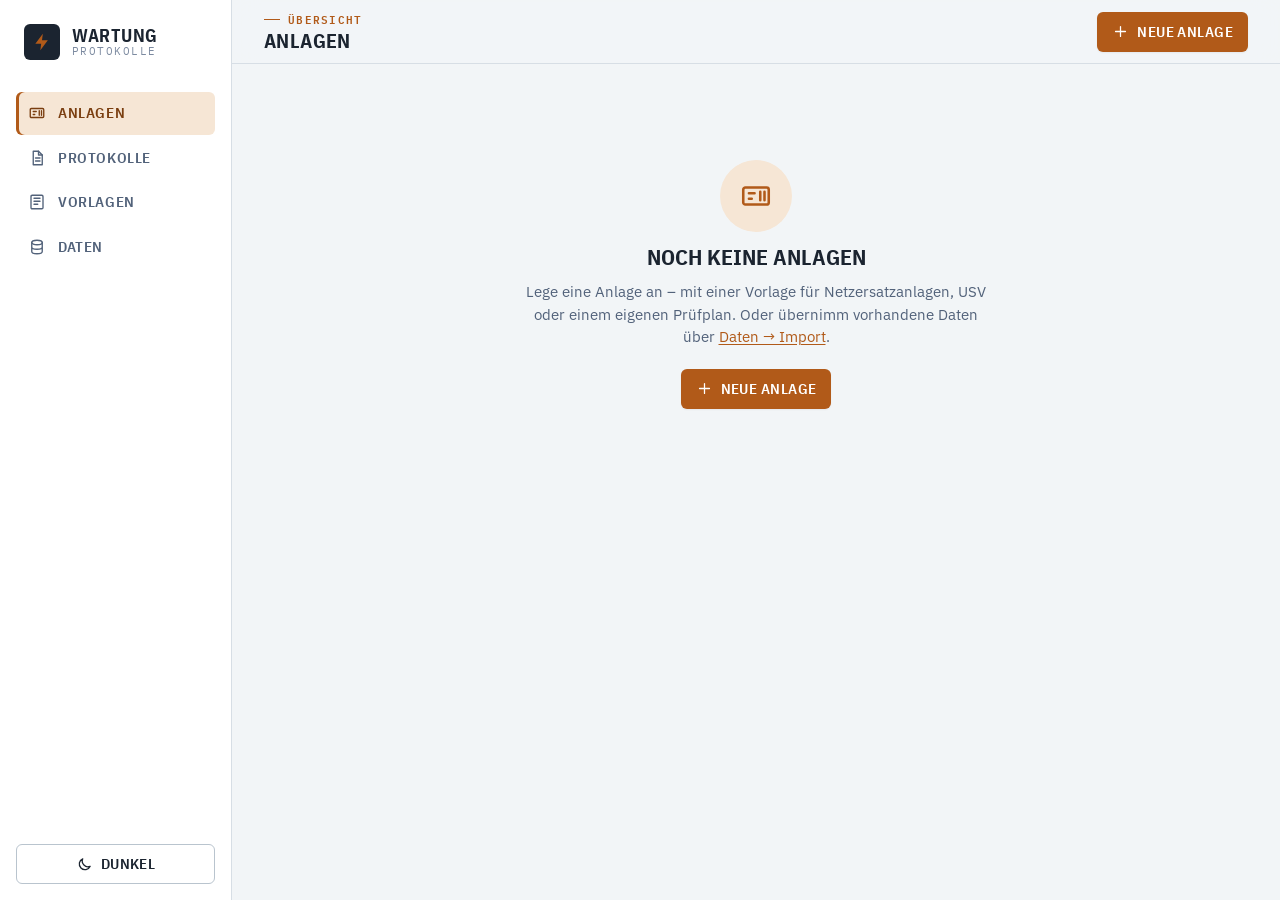
==== commit 6092cca5: "App komplett überarbeitet: generische Anlagen, Vorlagen, PDF-Bericht - Generisches Datenmodell (Vorl" ====
--- a/index.html
+++ b/index.html
@@ -2,279 +2,57 @@
 <html lang="de">
 <head>
   <meta charset="UTF-8">
-  <meta name="viewport" content="width=device-width, initial-scale=1.0, viewport-fit=cover">
-  <meta name="description" content="Offline-PWA für Notstromaggregat-Wartungsprotokolle">
-
-  <!-- PWA-Metadaten -->
-  <meta name="theme-color" content="#e8b84b">
+  <meta name="viewport" content="width=device-width, initial-scale=1, viewport-fit=cover">
+  <meta name="description" content="Offline-App für Wartungsprotokolle mit Vorlagen und PDF-Bericht">
+  <meta name="theme-color" content="#F2F5F7">
   <meta name="apple-mobile-web-app-capable" content="yes">
-  <meta name="apple-mobile-web-app-status-bar-style" content="black-translucent">
+  <meta name="mobile-web-app-capable" content="yes">
+  <meta name="apple-mobile-web-app-status-bar-style" content="default">
   <meta name="apple-mobile-web-app-title" content="Wartung">
+  <title>Wartungsprotokolle</title>
 
   <link rel="manifest" href="./manifest.json">
+  <link rel="icon" href="./icon.svg" type="image/svg+xml">
   <link rel="apple-touch-icon" href="./icon-192-v2.png">
-  <title>Notstrom Wartung</title>
 
-  <!-- CSS – Reihenfolge wichtig: Variablen zuerst -->
-  <link rel="stylesheet" href="./variables.css">
-  <link rel="stylesheet" href="./base.css">
-  <link rel="stylesheet" href="./layout.css">
-  <link rel="stylesheet" href="./components.css">
+  <link rel="preconnect" href="https://fonts.googleapis.com">
+  <link rel="preconnect" href="https://fonts.gstatic.com" crossorigin>
+  <link rel="stylesheet" href="https://fonts.googleapis.com/css2?family=IBM+Plex+Mono:wght@500;600&family=IBM+Plex+Sans+Condensed:wght@500;600;700&family=IBM+Plex+Sans:wght@400;500;600&display=swap">
+
+  <link rel="stylesheet" href="./css/tokens.css">
+  <link rel="stylesheet" href="./css/basis.css">
+  <link rel="stylesheet" href="./css/layout.css">
+  <link rel="stylesheet" href="./css/komponenten.css">
+  <link rel="stylesheet" href="./css/screens.css">
+  <link rel="stylesheet" href="./css/bericht.css">
+  <link rel="stylesheet" href="./css/druck.css" media="print">
+
+  <script>
+    // Thema vor dem ersten Rendern setzen (kein Aufblitzen)
+    try { const t = localStorage.getItem('thema'); if (t) document.documentElement.dataset.theme = t; } catch (e) {}
+  </script>
 </head>
 <body>
+  <div id="app">
+    <aside class="seitenleiste">
+      <div class="marke">
+        <span class="marke-zeichen" aria-hidden="true"><svg viewBox="0 0 24 24"><path d="M13 2L4 14h7l-1 8 9-12h-7z"/></svg></span>
+        <span class="marke-text"><strong>Wartung</strong><span>Protokolle</span></span>
+      </div>
+      <nav id="seiten-nav" class="seiten-nav" aria-label="Hauptnavigation"></nav>
+      <button class="btn btn-ghost thema-knopf" id="thema" type="button"></button>
+    </aside>
 
-<!-- ============================================================
-     APP-RAHMEN
-     Alle Screens befinden sich hier drin. Immer nur einer
-     ist per .active-Klasse sichtbar.
-     ============================================================ -->
-<div id="app">
+    <div class="hauptbereich">
+      <header class="kopf" id="kopf"></header>
+      <main id="inhalt" class="inhalt"></main>
+    </div>
 
-  <!-- ── Kopfleiste ──────────────────────────────────────────── -->
-  <header class="app-header">
-    <!-- Zurück-Button (nur im Konfigurator und Protokoll) -->
-    <button class="header-back-btn" id="btn-back" aria-label="Zurück">←</button>
+    <nav id="unten-nav" class="unten-nav" aria-label="Hauptnavigation"></nav>
+  </div>
 
-    <h1 id="screen-title"><span id="screen-title-text">⚡ Notstrom Wartung</span> <span class="mode-badge" id="mode-badge"></span></h1>
-    <button class="theme-toggle" id="btn-theme" aria-label="Farbschema umschalten" title="Hell/Dunkel">🌙</button>
+  <div class="drop-hinweis" aria-hidden="true"><div>Dateien loslassen zum Importieren</div></div>
 
-    <!-- Kontextabhängige Aktionen (je nach Screen) -->
-    <div class="header-actions">
-
-      <!-- Home-Aktionen -->
-      <div id="header-actions-home" style="display:none">
-        <!-- (leer, FAB-Button wird genutzt) -->
-      </div>
-
-      <!-- Konfigurator-Aktionen -->
-      <div id="header-actions-konfig" style="display:none">
-        <button class="btn btn-primary btn-sm" id="btn-kfg-speichern">💾 Speichern</button>
-        <button class="btn btn-ghost btn-sm"   id="btn-kfg-exportieren">↓ Export</button>
-        <button class="btn btn-danger btn-sm"  id="btn-kfg-loeschen">🗑</button>
-      </div>
-
-      <!-- Protokoll-Aktionen -->
-      <div id="header-actions-protokoll" style="display:none">
-        <button class="btn btn-ghost btn-sm"   id="btn-prot-config">⚙ Konfiguration</button>
-        <button class="btn btn-ghost btn-sm"   id="btn-prot-entwurf">Entwurf</button>
-        <button class="btn btn-primary btn-sm" id="btn-prot-abschliessen">✓ Abschließen</button>
-        <button class="btn btn-ghost btn-sm"   id="btn-prot-exportieren">↓</button>
-      </div>
-
-      <!-- Einträge-Aktionen -->
-      <div id="header-actions-eintraege" style="display:none">
-        <button class="btn btn-ghost btn-sm" id="btn-alle-prot-export">↓ Alle</button>
-      </div>
-
-    </div>
-  </header>
-
-  <!-- ── Screens ─────────────────────────────────────────────── -->
-  <main class="screen-container">
-
-    <!-- ====================================================
-         SCREEN 1: HOME – Aggregat-Übersicht
-         ==================================================== -->
-    <section id="screen-home" class="screen">
-
-      <!-- Suchfeld -->
-      <div class="search-bar">
-        <span class="search-icon">🔍</span>
-        <input type="text" id="home-suche" placeholder="Aggregat suchen…" autocomplete="off">
-      </div>
-
-      <!-- Aggregat-Liste (wird per JS befüllt) -->
-      <div id="home-aggregat-liste">
-        <p class="loading-hint">Lade…</p>
-      </div>
-
-      <!-- Hinweis wenn noch keine Aggregate vorhanden -->
-      <div id="home-leer-hinweis" style="display:none; text-align:center; padding: 40px 20px;">
-        <div style="font-size:3rem; margin-bottom:16px">⚡</div>
-        <h2 style="margin-bottom:8px">Noch keine Aggregate</h2>
-        <p class="text-muted" style="margin-bottom:24px">
-          Klicke auf „+" um ein Aggregat anzulegen,<br>
-          oder importiere eine Konfiguration über „Import / Export".
-        </p>
-        <button class="btn btn-primary" id="btn-neu-aggregat-leer">+ Neues Aggregat</button>
-      </div>
-
-    </section>
-
-    <!-- ====================================================
-         SCREEN 2: KONFIGURATOR – Aggregat konfigurieren
-         ==================================================== -->
-    <section id="screen-konfigurator" class="screen">
-
-      <!-- Tab-Leiste -->
-      <div class="tab-bar">
-        <button class="tab-btn active" data-tab="tab-stammdaten">Stammdaten</button>
-        <button class="tab-btn"        data-tab="tab-technisch">Techn. Daten</button>
-        <button class="tab-btn"        data-tab="tab-intervalle">Intervalle</button>
-        <button class="tab-btn"        data-tab="tab-protokoll">Protokoll-Setup</button>
-      </div>
-
-      <!-- Tab-Inhalte (werden per JS befüllt) -->
-      <div id="tab-stammdaten" class="tab-panel active"></div>
-      <div id="tab-technisch"  class="tab-panel"></div>
-      <div id="tab-intervalle" class="tab-panel"></div>
-      <div id="tab-protokoll"  class="tab-panel"></div>
-
-      <!-- Speichern-Button unten (Duplikat für lange Seiten) -->
-      <div style="padding: var(--space-md) 0; display:flex; gap:var(--space-sm)">
-        <button class="btn btn-primary btn-full" id="btn-kfg-speichern-unten">💾 Konfiguration speichern</button>
-      </div>
-
-    </section>
-
-    <!-- ====================================================
-         SCREEN 3: PROTOKOLL – Wartungsprotokoll ausfüllen
-         ==================================================== -->
-    <section id="screen-protokoll" class="screen">
-
-      <!-- Formular-Inhalt (wird per JS dynamisch befüllt) -->
-      <div id="protokoll-form-body"></div>
-
-      <!-- Buttons unten (Duplikat für lange Formulare) -->
-      <div style="padding: var(--space-md) 0; display:flex; gap:var(--space-sm); flex-wrap:wrap">
-        <button class="btn btn-ghost btn-full"   id="btn-prot-entwurf-unten">💾 Als Entwurf speichern</button>
-        <button class="btn btn-primary btn-full" id="btn-prot-abschliessen-unten">✓ Protokoll abschließen</button>
-      </div>
-
-    </section>
-
-    <!-- ====================================================
-         SCREEN 4: PROTOKOLL-EINTRÄGE – Ausgefüllte Protokolle
-         ==================================================== -->
-    <section id="screen-eintraege" class="screen">
-
-      <div id="eintraege-liste">
-        <p class="loading-hint">Lade…</p>
-      </div>
-
-    </section>
-
-    <!-- ====================================================
-         SCREEN 5: IMPORT / EXPORT
-         ==================================================== -->
-    <section id="screen-io" class="screen">
-
-      <div class="io-section">
-        <h3>📥 Import – Aggregate</h3>
-        <p>
-          Importiere eine Aggregat-Konfiguration aus einer JSON-Datei.
-          Die Datei wird z.B. mit Google Drive oder per USB-Stick übertragen.
-          Bestehende Aggregate mit gleicher ID werden überschrieben.
-        </p>
-        <button class="btn btn-primary" id="btn-import-aggregat">
-          📂 Aggregat-Konfiguration importieren
-        </button>
-        <!-- Versteckter Datei-Input -->
-        <input type="file" id="input-import-aggregat" accept=".json" style="display:none">
-      </div>
-
-      <div class="io-section">
-        <h3>📥 Import – Protokolle</h3>
-        <p>
-          Importiere ein gespeichertes Wartungsprotokoll aus einer JSON-Datei.
-          Nützlich um Protokolle von einem Gerät auf ein anderes zu übertragen.
-        </p>
-        <button class="btn btn-primary" id="btn-import-protokoll">
-          📂 Protokoll importieren
-        </button>
-        <input type="file" id="input-import-protokoll" accept=".json" style="display:none">
-      </div>
-
-      <div class="io-section">
-        <h3>📤 Export – Alle Aggregate</h3>
-        <p>
-          Exportiert alle konfigurierten Aggregate als eine JSON-Datei.
-          Ideal als Backup oder zum Übertragen auf ein anderes Gerät.
-        </p>
-        <button class="btn btn-secondary" id="btn-export-alle-aggregat">
-          ↓ Alle Aggregate exportieren
-        </button>
-      </div>
-
-      <div class="io-section">
-        <h3>📤 Export – Alle Protokolle</h3>
-        <p>
-          Exportiert alle ausgefüllten Wartungsprotokolle als eine JSON-Datei.
-          Diese Datei kann dann in der Firma für die Protokoll-Erstellung genutzt werden.
-        </p>
-        <button class="btn btn-secondary" id="btn-export-alle-protokoll">
-          ↓ Alle Protokolle exportieren
-        </button>
-      </div>
-
-      <div class="io-section" style="border-color:var(--warning);background:var(--warning-faint)">
-        <h3 style="color:var(--warning)">ℹ️ Hinweise</h3>
-        <p style="color:var(--text-primary)">
-          <strong>Offline-Betrieb:</strong> Die App speichert alle Daten lokal im Browser (IndexedDB).
-          Es ist keine Internetverbindung nötig.<br><br>
-          <strong>Datei-Übertragung:</strong> JSON-Dateien können über Google Drive, OneDrive,
-          E-Mail oder USB-Stick übertragen werden.<br><br>
-          <strong>Browser-Daten:</strong> Wenn du den Browser-Cache leerst oder
-          „Alle Daten löschen" verwendest, gehen alle Daten verloren.
-          Exportiere regelmäßig als Backup!<br><br>
-          <strong>Installation:</strong> Die App kann über das Browser-Menü
-          „Zum Startbildschirm hinzufügen" / „App installieren" installiert werden.
-        </p>
-      </div>
-
-    </section>
-
-  </main>
-
-  <!-- ── Untere Navigation ────────────────────────────────────── -->
-  <nav class="bottom-nav">
-    <button class="nav-btn active" data-screen="screen-home">
-      <span class="nav-icon">⚡</span>
-      Aggregate
-    </button>
-    <button class="nav-btn" data-screen="screen-eintraege">
-      <span class="nav-icon">📁</span>
-      Protokolle
-    </button>
-    <button class="nav-btn" data-screen="screen-io">
-      <span class="nav-icon">⇅</span>
-      Import/Export
-    </button>
-  </nav>
-
-</div><!-- /#app -->
-
-<!-- ── FAB: Neues Aggregat ──────────────────────────────────── -->
-<button class="fab" id="btn-neu-aggregat" aria-label="Neues Aggregat anlegen"
-        title="Neues Aggregat anlegen">+</button>
-
-<!-- ── Bestätigungs-Dialog ─────────────────────────────────── -->
-<div id="confirm-overlay">
-  <div class="confirm-box">
-    <div id="confirm-msg" style="white-space:pre-wrap;text-align:left;margin-bottom:var(--space-lg);line-height:1.6">Wirklich löschen?</div>
-    <div class="btn-group" id="confirm-buttons"></div>
-  </div>
-</div>
-
-<!-- ── JavaScript (ES-Module) ──────────────────────────────── -->
-<!-- type="module" ermöglicht import/export zwischen Dateien   -->
-<script type="module" src="./app.js"></script>
-
-<!-- Kleine Inline-Patches für doppelte Buttons unten in langen Screens -->
-<script type="module">
-  // Die "unten"-Duplikat-Buttons leiten einfach an die Header-Buttons weiter
-  document.addEventListener('DOMContentLoaded', () => {
-    const weiterleiten = (quellId, zielId) => {
-      document.getElementById(quellId)?.addEventListener('click', () => {
-        document.getElementById(zielId)?.click();
-      });
-    };
-    weiterleiten('btn-kfg-speichern-unten',    'btn-kfg-speichern');
-    weiterleiten('btn-prot-entwurf-unten',     'btn-prot-entwurf');
-    weiterleiten('btn-prot-abschliessen-unten','btn-prot-abschliessen');
-    weiterleiten('btn-neu-aggregat-leer',       'btn-neu-aggregat');
-  });
-</script>
-
+  <script type="module" src="./js/app.js"></script>
 </body>
 </html>
--- a/css/tokens.css
+++ b/css/tokens.css
@@ -0,0 +1,119 @@
+/* Design-Tokens – technisches „Papier & Tinte“-Schema mit Kupfer-Akzent */
+
+:root {
+  --paper: #F2F5F7;
+  --paper-raised: #FFFFFF;
+  --paper-sunken: #E8EDF1;
+  --ink: #1B2430;
+  --ink-soft: #52627A;
+  --ink-faint: #7C8AA0;
+  --line: #D7DEE5;
+  --line-strong: #B9C4CE;
+
+  --accent: #B15A19;
+  --accent-hover: #974A12;
+  --accent-soft: #F6E6D5;
+  --accent-soft-ink: #7A3E10;
+  --on-accent: #FFFFFF;
+  --on-status: #FFFFFF;
+
+  --ok: #1F7A5C;
+  --ok-soft: #DBEFE5;
+  --fehler: #B42318;
+  --fehler-soft: #FBE3E0;
+  --warn: #9A6400;
+  --warn-soft: #FBEFD2;
+  --info: #2F5E8C;
+  --info-soft: #E0EAF4;
+
+  --shadow-1: 0 1px 2px rgba(27, 36, 48, .06);
+  --shadow-2: 0 1px 2px rgba(27, 36, 48, .06), 0 8px 24px -12px rgba(27, 36, 48, .18);
+  --shadow-3: 0 12px 40px -8px rgba(27, 36, 48, .35);
+
+  --font-ui: "IBM Plex Sans", system-ui, -apple-system, "Segoe UI", sans-serif;
+  --font-kond: "IBM Plex Sans Condensed", "Arial Narrow", system-ui, sans-serif;
+  --font-mono: "IBM Plex Mono", ui-monospace, "SF Mono", Menlo, monospace;
+
+  --r-1: 4px;
+  --r-2: 6px;
+  --r-3: 10px;
+
+  --s-1: 4px;
+  --s-2: 8px;
+  --s-3: 12px;
+  --s-4: 16px;
+  --s-5: 24px;
+  --s-6: 32px;
+
+  --kopf-h: 64px;
+  --nav-h: 62px;
+  --seite-b: 232px;
+  --tap: 44px;
+
+  --safe-top: env(safe-area-inset-top, 0px);
+  --safe-bottom: env(safe-area-inset-bottom, 0px);
+  --safe-left: env(safe-area-inset-left, 0px);
+  --safe-right: env(safe-area-inset-right, 0px);
+
+  color-scheme: light;
+}
+
+@media (prefers-color-scheme: dark) {
+  :root:not([data-theme="light"]) {
+    --paper: #10151C;
+    --paper-raised: #1A222C;
+    --paper-sunken: #0B0F14;
+    --ink: #E9EEF3;
+    --ink-soft: #9DACC0;
+    --ink-faint: #6E7E93;
+    --line: #2B3644;
+    --line-strong: #3B4858;
+    --accent: #E08A42;
+    --accent-hover: #EFA062;
+    --accent-soft: #3A2917;
+    --accent-soft-ink: #F1C596;
+    --on-accent: #1A1109;
+    --on-status: #10151C;
+    --ok: #6ECDA6;
+    --ok-soft: #16332A;
+    --fehler: #F2877C;
+    --fehler-soft: #3D1C1A;
+    --warn: #E8B75C;
+    --warn-soft: #362A12;
+    --info: #8DB6E0;
+    --info-soft: #182A3D;
+    --shadow-1: 0 1px 2px rgba(0, 0, 0, .3);
+    --shadow-2: 0 1px 2px rgba(0, 0, 0, .3), 0 8px 24px -12px rgba(0, 0, 0, .5);
+    --shadow-3: 0 12px 40px -8px rgba(0, 0, 0, .7);
+    color-scheme: dark;
+  }
+}
+
+:root[data-theme="dark"] {
+  --paper: #10151C;
+  --paper-raised: #1A222C;
+  --paper-sunken: #0B0F14;
+  --ink: #E9EEF3;
+  --ink-soft: #9DACC0;
+  --ink-faint: #6E7E93;
+  --line: #2B3644;
+  --line-strong: #3B4858;
+  --accent: #E08A42;
+  --accent-hover: #EFA062;
+  --accent-soft: #3A2917;
+  --accent-soft-ink: #F1C596;
+  --on-accent: #1A1109;
+  --on-status: #10151C;
+  --ok: #6ECDA6;
+  --ok-soft: #16332A;
+  --fehler: #F2877C;
+  --fehler-soft: #3D1C1A;
+  --warn: #E8B75C;
+  --warn-soft: #362A12;
+  --info: #8DB6E0;
+  --info-soft: #182A3D;
+  --shadow-1: 0 1px 2px rgba(0, 0, 0, .3);
+  --shadow-2: 0 1px 2px rgba(0, 0, 0, .3), 0 8px 24px -12px rgba(0, 0, 0, .5);
+  --shadow-3: 0 12px 40px -8px rgba(0, 0, 0, .7);
+  color-scheme: dark;
+}
--- a/css/basis.css
+++ b/css/basis.css
@@ -0,0 +1,103 @@
+*, *::before, *::after { box-sizing: border-box; }
+
+html {
+  -webkit-text-size-adjust: 100%;
+  text-size-adjust: 100%;
+}
+
+body {
+  margin: 0;
+  min-height: 100dvh;
+  background: var(--paper);
+  color: var(--ink);
+  font-family: var(--font-ui);
+  font-size: 15px;
+  line-height: 1.5;
+  -webkit-font-smoothing: antialiased;
+  -webkit-tap-highlight-color: transparent;
+}
+
+h1, h2, h3, h4 {
+  font-family: var(--font-kond);
+  font-weight: 700;
+  line-height: 1.15;
+  margin: 0;
+  text-wrap: balance;
+}
+
+p { margin: 0; }
+
+a { color: var(--accent); text-underline-offset: 2px; }
+
+button, input, select, textarea { font: inherit; color: inherit; }
+
+button { cursor: pointer; }
+
+img { max-width: 100%; }
+
+hr { border: 0; border-top: 1px solid var(--line); margin: var(--s-2) 0; }
+
+:focus-visible {
+  outline: 2px solid var(--accent);
+  outline-offset: 2px;
+}
+
+.ic {
+  width: 18px;
+  height: 18px;
+  flex: none;
+}
+
+.eyebrow {
+  display: flex;
+  align-items: center;
+  gap: 8px;
+  font-family: var(--font-mono);
+  font-size: 11px;
+  font-weight: 600;
+  letter-spacing: .12em;
+  text-transform: uppercase;
+  color: var(--accent);
+}
+.eyebrow::before {
+  content: "";
+  width: 16px;
+  height: 1px;
+  background: currentColor;
+}
+
+.hinweis {
+  font-size: 13px;
+  color: var(--ink-soft);
+}
+
+.einleitung {
+  color: var(--ink-soft);
+  max-width: 70ch;
+  margin-bottom: var(--s-5);
+}
+
+.kommission {
+  font-family: var(--font-mono);
+  font-weight: 600;
+  font-size: 13px;
+  letter-spacing: .02em;
+  color: var(--accent);
+  white-space: nowrap;
+}
+
+.link {
+  background: none;
+  border: 0;
+  padding: 0;
+  color: var(--accent);
+  font-weight: 600;
+  text-decoration: underline;
+  text-underline-offset: 2px;
+}
+
+[hidden] { display: none !important; }
+
+@media (prefers-reduced-motion: reduce) {
+  *, *::before, *::after { transition: none !important; animation: none !important; scroll-behavior: auto !important; }
+}
--- a/css/layout.css
+++ b/css/layout.css
@@ -0,0 +1,203 @@
+/* App-Rahmen: Seitenleiste (Desktop) bzw. untere Navigation (Mobil) */
+
+#app { min-height: 100dvh; }
+
+.seitenleiste { display: none; }
+
+.hauptbereich {
+  min-width: 0;
+  padding-left: var(--safe-left);
+  padding-right: var(--safe-right);
+}
+
+/* ── Kopfzeile ───────────────────────────────────────────── */
+.kopf {
+  position: sticky;
+  top: 0;
+  z-index: 50;
+  display: flex;
+  align-items: center;
+  gap: var(--s-3);
+  min-height: calc(var(--kopf-h) + var(--safe-top));
+  padding: var(--safe-top) var(--s-4) 0;
+  background: color-mix(in srgb, var(--paper) 88%, transparent);
+  backdrop-filter: saturate(1.4) blur(12px);
+  -webkit-backdrop-filter: saturate(1.4) blur(12px);
+  border-bottom: 1px solid var(--line);
+}
+
+.kopf-zurueck { margin-left: -8px; }
+
+.kopf-titel {
+  flex: 1;
+  min-width: 0;
+}
+.kopf-titel h1 {
+  font-size: 20px;
+  text-transform: uppercase;
+  letter-spacing: .02em;
+  white-space: nowrap;
+  overflow: hidden;
+  text-overflow: ellipsis;
+}
+.kopf-titel .eyebrow { margin-bottom: 2px; font-size: 10.5px; }
+
+.kopf-status { font-size: 12px; color: var(--ink-faint); white-space: nowrap; }
+
+.kopf-aktionen { display: flex; gap: var(--s-2); }
+
+/* ── Inhalt ──────────────────────────────────────────────── */
+.inhalt {
+  padding: var(--s-4) var(--s-4) calc(var(--nav-h) + var(--safe-bottom) + var(--s-6));
+  max-width: 1180px;
+  margin: 0 auto;
+}
+
+/* ── Untere Navigation (Mobil) ───────────────────────────── */
+.unten-nav {
+  position: fixed;
+  inset: auto 0 0 0;
+  z-index: 60;
+  display: flex;
+  height: calc(var(--nav-h) + var(--safe-bottom));
+  padding: 0 var(--safe-right) var(--safe-bottom) var(--safe-left);
+  background: color-mix(in srgb, var(--paper-raised) 92%, transparent);
+  backdrop-filter: saturate(1.4) blur(12px);
+  -webkit-backdrop-filter: saturate(1.4) blur(12px);
+  border-top: 1px solid var(--line);
+}
+
+.unten-nav .nav-link {
+  flex: 1;
+  display: flex;
+  flex-direction: column;
+  align-items: center;
+  justify-content: center;
+  gap: 3px;
+  color: var(--ink-faint);
+  text-decoration: none;
+  font-family: var(--font-kond);
+  font-size: 11.5px;
+  font-weight: 600;
+  letter-spacing: .04em;
+  text-transform: uppercase;
+  position: relative;
+}
+.unten-nav .nav-link .ic { width: 22px; height: 22px; }
+.unten-nav .nav-link.aktiv { color: var(--accent); }
+.unten-nav .nav-link.aktiv::before {
+  content: "";
+  position: absolute;
+  top: 0;
+  width: 28px;
+  height: 2px;
+  background: var(--accent);
+}
+
+/* Auf Unterseiten (Formulare) Platz sparen: Kopftitel kleiner */
+@media (max-width: 599px) {
+  .kopf { gap: var(--s-2); padding-left: var(--s-3); padding-right: var(--s-3); }
+  .kopf-titel h1 { font-size: 17px; }
+  .kopf-status { display: none; }
+  .kopf-aktionen .btn:not(.btn-primary) span,
+  .kopf-aktionen .btn-primary:not(:only-child) span { display: none; }
+  .kopf-aktionen .btn { padding-inline: 10px; }
+  .inhalt { padding-inline: var(--s-3); }
+}
+
+/* ── Desktop ─────────────────────────────────────────────── */
+@media (min-width: 900px) {
+  .seitenleiste {
+    position: fixed;
+    inset: 0 auto 0 0;
+    width: var(--seite-b);
+    display: flex;
+    flex-direction: column;
+    padding: calc(var(--s-5) + var(--safe-top)) var(--s-4) var(--s-4) calc(var(--s-4) + var(--safe-left));
+    border-right: 1px solid var(--line);
+    background: var(--paper-raised);
+    z-index: 70;
+  }
+  .hauptbereich { margin-left: var(--seite-b); }
+  .unten-nav { display: none; }
+  .inhalt { padding: var(--s-5) var(--s-6) var(--s-6); }
+  .kopf { padding-inline: var(--s-6); }
+}
+
+.marke {
+  display: flex;
+  align-items: center;
+  gap: var(--s-3);
+  margin-bottom: var(--s-6);
+  padding-left: var(--s-2);
+}
+.marke-zeichen {
+  display: grid;
+  place-items: center;
+  width: 36px;
+  height: 36px;
+  border-radius: var(--r-2);
+  background: var(--ink);
+}
+.marke-zeichen svg { width: 20px; height: 20px; fill: var(--accent); }
+.marke-text { display: flex; flex-direction: column; line-height: 1.1; }
+.marke-text strong {
+  font-family: var(--font-kond);
+  font-size: 18px;
+  text-transform: uppercase;
+  letter-spacing: .04em;
+}
+.marke-text span {
+  font-family: var(--font-mono);
+  font-size: 10.5px;
+  letter-spacing: .14em;
+  text-transform: uppercase;
+  color: var(--ink-faint);
+}
+
+.seiten-nav { display: flex; flex-direction: column; gap: 2px; flex: 1; }
+.seiten-nav .nav-link {
+  display: flex;
+  align-items: center;
+  gap: var(--s-3);
+  padding: 10px var(--s-3);
+  border-radius: var(--r-2);
+  color: var(--ink-soft);
+  text-decoration: none;
+  font-family: var(--font-kond);
+  font-size: 15px;
+  font-weight: 600;
+  letter-spacing: .04em;
+  text-transform: uppercase;
+}
+.seiten-nav .nav-link:hover { background: var(--paper-sunken); color: var(--ink); }
+.seiten-nav .nav-link.aktiv {
+  background: var(--accent-soft);
+  color: var(--accent-soft-ink);
+  box-shadow: inset 3px 0 0 var(--accent);
+}
+
+.thema-knopf { justify-content: flex-start; }
+
+/* Drop-Overlay */
+.drop-hinweis {
+  position: fixed;
+  inset: 0;
+  z-index: 900;
+  display: none;
+  place-items: center;
+  background: color-mix(in srgb, var(--paper) 80%, transparent);
+  pointer-events: none;
+}
+.drop-hinweis div {
+  padding: var(--s-6) calc(var(--s-6) * 2);
+  border: 2px dashed var(--accent);
+  border-radius: var(--r-3);
+  background: var(--paper-raised);
+  font-family: var(--font-kond);
+  font-size: 20px;
+  text-transform: uppercase;
+  letter-spacing: .04em;
+  color: var(--accent);
+}
+body.drop-aktiv .drop-hinweis { display: grid; }
--- a/css/komponenten.css
+++ b/css/komponenten.css
@@ -0,0 +1,546 @@
+/* ── Buttons ─────────────────────────────────────────────── */
+.btn {
+  display: inline-flex;
+  align-items: center;
+  justify-content: center;
+  gap: 8px;
+  min-height: 40px;
+  padding: 8px 14px;
+  border: 1px solid transparent;
+  border-radius: var(--r-2);
+  background: none;
+  font-family: var(--font-kond);
+  font-size: 14.5px;
+  font-weight: 600;
+  letter-spacing: .03em;
+  text-transform: uppercase;
+  text-decoration: none;
+  white-space: nowrap;
+  transition: background .15s, border-color .15s, color .15s, box-shadow .15s;
+  user-select: none;
+}
+.btn:disabled { opacity: .45; pointer-events: none; }
+.btn .ic { width: 17px; height: 17px; }
+
+.btn-primary { background: var(--accent); color: var(--on-accent); box-shadow: var(--shadow-1); }
+.btn-primary:hover { background: var(--accent-hover); }
+
+.btn-ghost { border-color: var(--line-strong); color: var(--ink); background: var(--paper-raised); }
+.btn-ghost:hover { border-color: var(--ink-faint); background: var(--paper-sunken); }
+
+.btn-danger { background: var(--fehler); color: #fff; }
+.btn-danger:hover { filter: brightness(.92); }
+.btn-danger-leise { color: var(--fehler); border-color: color-mix(in srgb, var(--fehler) 35%, transparent); background: var(--paper-raised); }
+.btn-danger-leise:hover { background: var(--fehler-soft); }
+
+.btn-sm { min-height: 32px; padding: 4px 10px; font-size: 13px; }
+.btn-gross { min-height: 48px; padding: 10px 20px; font-size: 15.5px; }
+.btn-nur-icon span { display: none; }
+.btn-nur-icon { padding-inline: 10px; }
+
+.btn-icon {
+  display: inline-grid;
+  place-items: center;
+  width: 36px;
+  height: 36px;
+  flex: none;
+  border: 0;
+  border-radius: var(--r-2);
+  background: none;
+  color: var(--ink-soft);
+  text-decoration: none;
+}
+.btn-icon:hover { background: var(--paper-sunken); color: var(--ink); }
+.btn-icon:disabled { opacity: .3; pointer-events: none; }
+.btn-icon.gefahr:hover { background: var(--fehler-soft); color: var(--fehler); }
+
+.knopfreihe { display: flex; flex-wrap: wrap; gap: var(--s-2); margin: var(--s-3) 0; }
+
+/* ── Eingaben ────────────────────────────────────────────── */
+.inp {
+  width: 100%;
+  min-height: 42px;
+  padding: 9px 11px;
+  border: 1px solid var(--line-strong);
+  border-radius: var(--r-2);
+  background: var(--paper-raised);
+  color: var(--ink);
+  font-size: 16px; /* verhindert Zoom auf iOS */
+  transition: border-color .15s, box-shadow .15s;
+  -webkit-appearance: none;
+  appearance: none;
+}
+.inp::placeholder { color: var(--ink-faint); opacity: .8; }
+.inp:focus { outline: none; border-color: var(--accent); box-shadow: 0 0 0 3px color-mix(in srgb, var(--accent) 22%, transparent); }
+.inp:disabled { background: var(--paper-sunken); color: var(--ink-soft); }
+textarea.inp { resize: vertical; min-height: 84px; line-height: 1.45; }
+select.inp {
+  padding-right: 32px;
+  background-image: url("data:image/svg+xml,%3Csvg xmlns='http://www.w3.org/2000/svg' width='12' height='12' viewBox='0 0 24 24' fill='none' stroke='%237C8AA0' stroke-width='2.5'%3E%3Cpath d='M6 9l6 6 6-6'/%3E%3C/svg%3E");
+  background-repeat: no-repeat;
+  background-position: right 11px center;
+}
+.inp-klein { width: auto; min-height: 40px; font-size: 14px; }
+.inp-zahl, .inp-mono { font-family: var(--font-mono); font-weight: 500; }
+.inp-zahl { text-align: right; }
+
+.mit-einheit { display: flex; min-width: 0; }
+.mit-einheit .inp { border-top-right-radius: 0; border-bottom-right-radius: 0; min-width: 0; }
+.einheit {
+  display: flex;
+  align-items: center;
+  padding: 0 10px;
+  border: 1px solid var(--line-strong);
+  border-left: 0;
+  border-radius: 0 var(--r-2) var(--r-2) 0;
+  background: var(--paper-sunken);
+  color: var(--ink-soft);
+  font-family: var(--font-mono);
+  font-size: 13px;
+  white-space: nowrap;
+}
+
+.feld { display: flex; flex-direction: column; gap: 5px; min-width: 0; }
+.feld-label {
+  font-family: var(--font-kond);
+  font-size: 12.5px;
+  font-weight: 600;
+  letter-spacing: .06em;
+  text-transform: uppercase;
+  color: var(--ink-soft);
+}
+.feld-hinweis { font-size: 12.5px; color: var(--ink-faint); }
+.feld-voll { grid-column: 1 / -1; }
+.feld-breit { grid-column: 1 / -1; }
+.feld-breit .segment { align-self: flex-start; }
+.feld-check { justify-content: flex-end; min-height: 42px; }
+
+.feldraster {
+  display: grid;
+  grid-template-columns: repeat(auto-fill, minmax(220px, 1fr));
+  gap: var(--s-4) var(--s-4);
+}
+.feldraster-eng { grid-template-columns: repeat(auto-fill, minmax(150px, 1fr)); gap: var(--s-3); }
+
+.check {
+  display: inline-flex;
+  align-items: center;
+  gap: 10px;
+  min-height: 36px;
+  cursor: pointer;
+  font-size: 15px;
+}
+.check input { width: 20px; height: 20px; margin: 0; accent-color: var(--accent); flex: none; }
+
+/* Schalter */
+.schalter { position: relative; display: inline-flex; width: 38px; height: 22px; flex: none; cursor: pointer; }
+.schalter input { position: absolute; opacity: 0; inset: 0; margin: 0; cursor: pointer; }
+.schalter span {
+  position: absolute;
+  inset: 0;
+  border-radius: 99px;
+  background: var(--line-strong);
+  transition: background .15s;
+}
+.schalter span::after {
+  content: "";
+  position: absolute;
+  top: 3px;
+  left: 3px;
+  width: 16px;
+  height: 16px;
+  border-radius: 50%;
+  background: #fff;
+  box-shadow: 0 1px 2px rgba(0, 0, 0, .3);
+  transition: transform .15s;
+}
+.schalter input:checked + span { background: var(--accent); }
+.schalter input:checked + span::after { transform: translateX(16px); }
+.schalter input:focus-visible + span { outline: 2px solid var(--accent); outline-offset: 2px; }
+
+/* ── Segment-Schalter (i.O./Mangel/n.g., Auswahl) ────────── */
+.segment {
+  display: inline-flex;
+  padding: 3px;
+  gap: 3px;
+  border-radius: var(--r-2);
+  background: var(--paper-sunken);
+  border: 1px solid var(--line);
+}
+.seg {
+  min-width: 52px;
+  min-height: 36px;
+  padding: 4px 12px;
+  border: 1px solid transparent;
+  border-radius: var(--r-1);
+  background: none;
+  color: var(--ink-soft);
+  font-family: var(--font-kond);
+  font-size: 14px;
+  font-weight: 600;
+  letter-spacing: .03em;
+  white-space: nowrap;
+  transition: background .12s, color .12s;
+}
+.seg:hover { color: var(--ink); background: color-mix(in srgb, var(--paper-raised) 60%, transparent); }
+.seg[aria-pressed="true"] { background: var(--paper-raised); color: var(--ink); border-color: var(--line-strong); box-shadow: var(--shadow-1); }
+.seg-ok[aria-pressed="true"] { background: var(--ok); border-color: var(--ok); color: var(--on-status); }
+.seg-mangel[aria-pressed="true"] { background: var(--fehler); border-color: var(--fehler); color: var(--on-status); }
+.seg-ng[aria-pressed="true"] { background: var(--ink-soft); border-color: var(--ink-soft); color: var(--paper-raised); }
+.seg-hoch[aria-pressed="true"] { background: var(--fehler-soft); color: var(--fehler); border-color: var(--fehler); }
+.seg-mittel[aria-pressed="true"] { background: var(--warn-soft); color: var(--warn); border-color: var(--warn); }
+.seg-niedrig[aria-pressed="true"] { background: var(--info-soft); color: var(--info); border-color: var(--info); }
+.seg-erg-ok[aria-pressed="true"] { background: var(--ok); color: var(--on-status); border-color: var(--ok); }
+.seg-erg-warn[aria-pressed="true"] { background: var(--warn); color: var(--on-status); border-color: var(--warn); }
+.seg-erg-fehler[aria-pressed="true"] { background: var(--fehler); color: var(--on-status); border-color: var(--fehler); }
+.segment-gross { display: flex; flex-wrap: wrap; width: 100%; }
+.segment-gross .seg { flex: 1 1 110px; min-height: 46px; font-size: 15px; white-space: normal; }
+fieldset:disabled .segment { opacity: .8; }
+
+/* ── Karten ──────────────────────────────────────────────── */
+.karte {
+  background: var(--paper-raised);
+  border: 1px solid var(--line);
+  border-radius: var(--r-3);
+  padding: var(--s-4);
+  box-shadow: var(--shadow-1);
+}
+.karte + .karte { margin-top: var(--s-4); }
+.karte-titel {
+  display: flex;
+  align-items: center;
+  gap: var(--s-2);
+  font-size: 17px;
+  text-transform: uppercase;
+  letter-spacing: .03em;
+  margin-bottom: var(--s-4);
+}
+.karte-titel .ic { color: var(--accent); }
+
+.karte-aufklapp summary {
+  cursor: pointer;
+  list-style: none;
+  font-family: var(--font-kond);
+  font-weight: 600;
+  text-transform: uppercase;
+  letter-spacing: .04em;
+  color: var(--ink-soft);
+}
+.karte-aufklapp summary span { display: inline-flex; align-items: center; gap: 8px; }
+.karte-aufklapp summary::-webkit-details-marker { display: none; }
+.karte-aufklapp[open] summary { margin-bottom: var(--s-3); }
+.karte-aufklapp > .hinweis { margin-bottom: var(--s-3); }
+
+.kartenraster {
+  display: grid;
+  grid-template-columns: repeat(auto-fill, minmax(300px, 1fr));
+  gap: var(--s-4);
+}
+.kartenraster .karte + .karte { margin-top: 0; }
+
+/* ── Tags & Badges ───────────────────────────────────────── */
+.tag {
+  display: inline-flex;
+  align-items: center;
+  gap: 5px;
+  padding: 2px 7px;
+  border-radius: 3px;
+  background: var(--accent-soft);
+  color: var(--accent-soft-ink);
+  font-family: var(--font-mono);
+  font-size: 10.5px;
+  font-weight: 600;
+  letter-spacing: .05em;
+  text-transform: uppercase;
+  white-space: nowrap;
+  vertical-align: 1px;
+}
+.tag-leise { background: var(--paper-sunken); color: var(--ink-soft); }
+.tag-fehler { background: var(--fehler-soft); color: var(--fehler); }
+
+.badge {
+  display: inline-flex;
+  align-items: center;
+  padding: 3px 9px;
+  border-radius: 99px;
+  font-size: 12px;
+  font-weight: 600;
+  white-space: nowrap;
+}
+.badge::before { content: ""; width: 6px; height: 6px; border-radius: 50%; background: currentColor; margin-right: 6px; }
+.badge-ok { background: var(--ok-soft); color: var(--ok); }
+.badge-warn { background: var(--warn-soft); color: var(--warn); }
+.badge-fehler { background: var(--fehler-soft); color: var(--fehler); }
+.badge-entwurf { background: var(--info-soft); color: var(--info); }
+.badge-leise { background: var(--paper-sunken); color: var(--ink-soft); }
+
+.zaehler {
+  display: inline-flex;
+  align-items: center;
+  gap: 4px;
+  padding: 2px 8px;
+  border-radius: 99px;
+  background: var(--paper-sunken);
+  color: var(--ink-soft);
+  font-family: var(--font-mono);
+  font-size: 12px;
+  font-weight: 600;
+}
+.zaehler .ic { width: 14px; height: 14px; }
+.zaehler-ok { background: var(--ok-soft); color: var(--ok); }
+.zaehler-fehler { background: var(--fehler-soft); color: var(--fehler); }
+
+.status-punkt { display: inline-flex; align-items: center; gap: 6px; }
+.status-punkt::before { content: ""; width: 7px; height: 7px; border-radius: 50%; background: var(--ink-faint); }
+.status-ok::before { background: var(--ok); }
+.status-speichert::before { background: var(--warn); animation: puls 1s infinite; }
+.status-ungespeichert::before { background: var(--accent); }
+@keyframes puls { 50% { opacity: .3; } }
+
+/* ── Banner ──────────────────────────────────────────────── */
+.banner {
+  display: flex;
+  align-items: center;
+  gap: var(--s-3);
+  padding: var(--s-3) var(--s-4);
+  border-radius: var(--r-3);
+  background: var(--info-soft);
+  color: var(--info);
+  margin-bottom: var(--s-4);
+}
+.banner > .ic { width: 22px; height: 22px; }
+.banner > div { flex: 1; display: flex; flex-direction: column; gap: 2px; font-size: 14px; }
+.banner strong { font-family: var(--font-kond); text-transform: uppercase; letter-spacing: .04em; }
+.banner span { color: var(--ink-soft); }
+.banner-ok { background: var(--ok-soft); color: var(--ok); }
+.banner-warn { background: var(--warn-soft); color: var(--warn); }
+
+/* ── Tabs & Chips ────────────────────────────────────────── */
+.tabs {
+  display: flex;
+  gap: var(--s-1);
+  margin-bottom: var(--s-4);
+  border-bottom: 1px solid var(--line);
+  overflow-x: auto;
+  scrollbar-width: none;
+}
+.tabs button {
+  display: inline-flex;
+  align-items: center;
+  gap: 6px;
+  padding: 10px 14px;
+  border: 0;
+  border-bottom: 2px solid transparent;
+  margin-bottom: -1px;
+  background: none;
+  color: var(--ink-soft);
+  font-family: var(--font-kond);
+  font-size: 15px;
+  font-weight: 600;
+  letter-spacing: .04em;
+  text-transform: uppercase;
+  white-space: nowrap;
+}
+.tabs button[aria-selected="true"] { color: var(--ink); border-bottom-color: var(--accent); }
+.tab-zahl { font-family: var(--font-mono); font-size: 11px; padding: 1px 6px; border-radius: 99px; background: var(--paper-sunken); }
+
+.chips { display: flex; gap: var(--s-2); overflow-x: auto; scrollbar-width: none; }
+.chip {
+  padding: 7px 14px;
+  border: 1px solid var(--line-strong);
+  border-radius: 99px;
+  background: var(--paper-raised);
+  color: var(--ink-soft);
+  font-size: 13.5px;
+  font-weight: 500;
+  white-space: nowrap;
+}
+.chip[aria-pressed="true"] { background: var(--ink); border-color: var(--ink); color: var(--paper-raised); }
+
+.suchfeld {
+  display: flex;
+  align-items: center;
+  gap: 8px;
+  flex: 1;
+  min-width: 180px;
+  padding: 0 12px;
+  border: 1px solid var(--line-strong);
+  border-radius: var(--r-2);
+  background: var(--paper-raised);
+  color: var(--ink-faint);
+}
+.suchfeld:focus-within { border-color: var(--accent); }
+.suchfeld input { flex: 1; min-width: 0; min-height: 40px; border: 0; background: none; outline: none; font-size: 16px; color: var(--ink); }
+
+.werkzeugleiste {
+  display: flex;
+  flex-wrap: wrap;
+  align-items: center;
+  gap: var(--s-3);
+  margin-bottom: var(--s-4);
+}
+
+/* ── Dialog ──────────────────────────────────────────────── */
+.dlg {
+  width: min(520px, calc(100vw - 24px));
+  max-height: calc(100dvh - 48px);
+  padding: 0;
+  border: 1px solid var(--line);
+  border-radius: var(--r-3);
+  background: var(--paper-raised);
+  color: var(--ink);
+  box-shadow: var(--shadow-3);
+}
+.dlg-breit { width: min(760px, calc(100vw - 24px)); }
+.dlg::backdrop { background: rgba(16, 21, 28, .55); backdrop-filter: blur(2px); }
+.dlg[open] { animation: dlg-ein .18s ease-out; }
+@keyframes dlg-ein { from { opacity: 0; transform: translateY(8px) scale(.98); } }
+.dlg-form { display: flex; flex-direction: column; max-height: calc(100dvh - 48px); }
+.dlg-kopf {
+  display: flex;
+  align-items: center;
+  justify-content: space-between;
+  gap: var(--s-3);
+  padding: var(--s-4) var(--s-4) var(--s-3) var(--s-5);
+  border-bottom: 1px solid var(--line);
+}
+.dlg-kopf h2 { font-size: 19px; text-transform: uppercase; letter-spacing: .03em; }
+.dlg-inhalt { padding: var(--s-4) var(--s-5); overflow-y: auto; display: flex; flex-direction: column; gap: var(--s-3); }
+.dlg-text { color: var(--ink-soft); }
+.dlg-fuss {
+  display: flex;
+  flex-wrap: wrap;
+  justify-content: flex-end;
+  gap: var(--s-2);
+  padding: var(--s-3) var(--s-5) var(--s-4);
+  border-top: 1px solid var(--line);
+  background: var(--paper);
+  border-radius: 0 0 var(--r-3) var(--r-3);
+}
+@media (max-width: 599px) {
+  .dlg { margin: auto auto 0; width: 100vw; max-width: 100vw; border-radius: var(--r-3) var(--r-3) 0 0; padding-bottom: var(--safe-bottom); }
+  .dlg-fuss .btn { flex: 1; }
+}
+
+/* ── Kontextmenü ─────────────────────────────────────────── */
+.popmenue {
+  position: fixed;
+  z-index: 800;
+  min-width: 220px;
+  padding: 6px;
+  border: 1px solid var(--line);
+  border-radius: var(--r-3);
+  background: var(--paper-raised);
+  box-shadow: var(--shadow-3);
+  animation: dlg-ein .12s ease-out;
+}
+.popmenue button {
+  display: flex;
+  align-items: center;
+  gap: 10px;
+  width: 100%;
+  padding: 9px 10px;
+  border: 0;
+  border-radius: var(--r-2);
+  background: none;
+  text-align: left;
+  font-size: 14.5px;
+}
+.popmenue button:hover { background: var(--paper-sunken); }
+.popmenue button .ic { color: var(--ink-soft); }
+.popmenue button.gefahr { color: var(--fehler); }
+.popmenue button.gefahr .ic { color: var(--fehler); }
+.popmenue hr { margin: 4px 6px; }
+
+/* ── Toast ───────────────────────────────────────────────── */
+#toast-host {
+  position: fixed;
+  left: 50%;
+  bottom: calc(var(--nav-h) + var(--safe-bottom) + 12px);
+  transform: translateX(-50%);
+  z-index: 1000;
+  display: flex;
+  flex-direction: column;
+  align-items: center;
+  gap: 8px;
+  width: min(460px, calc(100vw - 24px));
+  pointer-events: none;
+}
+@media (min-width: 900px) { #toast-host { bottom: 24px; left: calc(50% + var(--seite-b) / 2); } }
+.toast {
+  display: flex;
+  align-items: center;
+  gap: 10px;
+  padding: 11px 16px;
+  border-radius: var(--r-3);
+  background: var(--ink);
+  color: var(--paper-raised);
+  box-shadow: var(--shadow-3);
+  font-size: 14px;
+  transition: opacity .3s, transform .3s;
+  animation: dlg-ein .2s ease-out;
+}
+.toast.weg { opacity: 0; transform: translateY(8px); }
+.toast-success .ic { color: var(--ok); }
+.toast-error { background: var(--fehler); color: #fff; }
+.toast-warning .ic { color: var(--warn); }
+:root[data-theme="dark"] .toast-success .ic, :root[data-theme="dark"] .toast-warning .ic { filter: brightness(.7); }
+
+/* ── Leer-Zustand & Fehler ───────────────────────────────── */
+.leer {
+  max-width: 460px;
+  margin: 8vh auto;
+  text-align: center;
+  display: flex;
+  flex-direction: column;
+  align-items: center;
+  gap: var(--s-3);
+}
+.leer-icon {
+  display: grid;
+  place-items: center;
+  width: 72px;
+  height: 72px;
+  border-radius: 50%;
+  background: var(--accent-soft);
+  color: var(--accent);
+}
+.leer-icon .ic { width: 34px; height: 34px; }
+.leer h2 { font-size: 22px; text-transform: uppercase; }
+.leer p { color: var(--ink-soft); margin-bottom: var(--s-2); }
+
+.fehlerbox { padding: var(--s-5); border: 1px solid var(--fehler); border-radius: var(--r-3); background: var(--fehler-soft); color: var(--fehler); }
+.fehlerbox h2 { margin-bottom: var(--s-2); }
+
+/* ── Listen-Editor (Prüfplan) ────────────────────────────── */
+.le { display: flex; flex-direction: column; gap: 6px; }
+.le-zeile {
+  display: flex;
+  align-items: flex-start;
+  gap: var(--s-2);
+  padding: var(--s-2);
+  border: 1px solid var(--line);
+  border-radius: var(--r-2);
+  background: var(--paper);
+}
+.le-zeile.inaktiv .le-felder { opacity: .5; }
+.le-ueberschrift { background: var(--accent-soft); border-color: transparent; }
+.le-ueberschrift .inp { font-family: var(--font-kond); font-weight: 700; text-transform: uppercase; letter-spacing: .04em; }
+.le-aktiv { display: grid; place-items: center; width: 28px; height: 42px; flex: none; }
+.le-aktiv input { width: 20px; height: 20px; accent-color: var(--accent); margin: 0; }
+.le-felder { flex: 1; min-width: 0; display: flex; flex-wrap: wrap; gap: 6px var(--s-2); }
+.le-feld { flex: var(--b, 1) 1 150px; display: flex; flex-direction: column; gap: 2px; min-width: 0; }
+.le-feld:first-child { flex-basis: 100%; }
+@media (min-width: 900px) { .le-feld:first-child { flex-basis: 220px; } }
+.le-label { font-size: 10.5px; font-family: var(--font-mono); letter-spacing: .06em; text-transform: uppercase; color: var(--ink-faint); }
+.le-feld .inp { min-height: 36px; padding: 6px 9px; font-size: 14.5px; }
+.le-bool { flex-direction: row; align-items: center; gap: 6px; flex: 0 0 auto; font-size: 13px; color: var(--ink-soft); align-self: flex-end; min-height: 36px; }
+.le-bool input { width: 18px; height: 18px; accent-color: var(--accent); }
+.le-knoepfe { display: flex; flex: none; }
+.le-knoepfe .btn-icon { width: 32px; height: 36px; }
+.le-neu { display: flex; gap: var(--s-2); flex-wrap: wrap; margin-top: 4px; }
+@media (max-width: 599px) {
+  .le-zeile { flex-wrap: wrap; }
+  .le-felder { order: 2; flex-basis: 100%; }
+  .le-knoepfe { margin-left: auto; }
+}
--- a/css/screens.css
+++ b/css/screens.css
@@ -0,0 +1,406 @@
+/* ── Anlagen ─────────────────────────────────────────────── */
+.kennzahlen {
+  display: grid;
+  grid-template-columns: repeat(3, 1fr);
+  gap: var(--s-3);
+  margin-bottom: var(--s-4);
+}
+.kz {
+  display: flex;
+  flex-direction: column;
+  padding: var(--s-3) var(--s-4);
+  border: 1px solid var(--line);
+  border-radius: var(--r-3);
+  background: var(--paper-raised);
+  text-decoration: none;
+  color: inherit;
+  border-top: 3px solid var(--line-strong);
+}
+.kz-wert { font-family: var(--font-kond); font-size: 30px; font-weight: 700; line-height: 1.1; }
+.kz-label { font-family: var(--font-mono); font-size: 10.5px; letter-spacing: .08em; text-transform: uppercase; color: var(--ink-faint); }
+.kz-warn { border-top-color: var(--accent); }
+.kz-warn .kz-wert { color: var(--accent); }
+a.kz:hover { border-color: var(--line-strong); }
+
+.anlage-karte, .vorlage-karte { display: flex; flex-direction: column; gap: 6px; position: relative; }
+.anlage-karte::before {
+  content: "";
+  position: absolute;
+  inset: -1px auto -1px -1px;
+  width: 3px;
+  border-radius: var(--r-3) 0 0 var(--r-3);
+  background: var(--accent);
+  opacity: 0;
+  transition: opacity .15s;
+}
+.anlage-karte:hover::before { opacity: 1; }
+.ak-kopf { display: flex; align-items: center; gap: var(--s-2); min-height: 28px; }
+.ak-menue { margin-left: auto; margin-right: -8px; }
+.anlage-karte h3, .vorlage-karte h3 { font-size: 19px; text-transform: uppercase; letter-spacing: .02em; }
+.ak-meta { font-size: 14px; color: var(--ink-soft); }
+.ak-technik { font-family: var(--font-mono); font-size: 12px; color: var(--ink-faint); }
+.ak-status {
+  display: flex;
+  flex-wrap: wrap;
+  align-items: center;
+  gap: var(--s-2) var(--s-3);
+  margin-top: var(--s-2);
+  padding-top: var(--s-3);
+  border-top: 1px dashed var(--line);
+  font-size: 13px;
+}
+.ak-letzte { color: var(--ink-faint); }
+.faellig { display: inline-flex; align-items: center; gap: 6px; font-weight: 600; }
+.faellig::before { content: ""; width: 8px; height: 8px; border-radius: 50%; background: currentColor; }
+.faellig-ok { color: var(--ok); }
+.faellig-bald { color: var(--warn); }
+.faellig-ueber { color: var(--fehler); }
+.faellig-keine { color: var(--ink-faint); font-weight: 500; }
+.ak-aktionen { display: flex; gap: var(--s-2); margin-top: auto; padding-top: var(--s-3); }
+.ak-aktionen { flex-wrap: wrap; }
+.ak-aktionen .btn { flex: 1 1 140px; }
+
+.gruppen-titel {
+  font-family: var(--font-mono);
+  font-size: 11.5px;
+  font-weight: 600;
+  letter-spacing: .12em;
+  text-transform: uppercase;
+  color: var(--ink-faint);
+  margin: var(--s-5) 0 var(--s-3);
+}
+.gruppen-titel:first-of-type { margin-top: 0; }
+
+.vorlagen-wahl { display: grid; grid-template-columns: repeat(auto-fill, minmax(210px, 1fr)); gap: var(--s-3); }
+.vw-karte {
+  display: flex;
+  flex-direction: column;
+  align-items: flex-start;
+  gap: 5px;
+  padding: var(--s-4);
+  border: 1px solid var(--line-strong);
+  border-radius: var(--r-3);
+  background: var(--paper);
+  text-align: left;
+  transition: border-color .15s, box-shadow .15s;
+}
+.vw-karte:hover { border-color: var(--accent); box-shadow: 0 0 0 3px color-mix(in srgb, var(--accent) 18%, transparent); }
+.vw-karte strong { font-family: var(--font-kond); font-size: 17px; text-transform: uppercase; letter-spacing: .02em; }
+.vw-kat { font-family: var(--font-mono); font-size: 10.5px; letter-spacing: .1em; text-transform: uppercase; color: var(--accent); }
+.vw-text { font-size: 13px; color: var(--ink-soft); }
+.vw-meta { font-family: var(--font-mono); font-size: 11px; color: var(--ink-faint); margin-top: auto; }
+
+/* ── Protokoll-Liste ─────────────────────────────────────── */
+.monat {
+  font-family: var(--font-mono);
+  font-size: 11.5px;
+  font-weight: 600;
+  letter-spacing: .12em;
+  text-transform: uppercase;
+  color: var(--ink-faint);
+  margin: var(--s-5) 0 var(--s-2);
+}
+.monat:first-child { margin-top: 0; }
+.prot-karte { display: flex; align-items: center; gap: var(--s-3); padding: var(--s-3) var(--s-3) var(--s-3) var(--s-2); }
+.prot-karte + .prot-karte { margin-top: var(--s-2); }
+.prot-karte.gewaehlt { border-color: var(--accent); background: color-mix(in srgb, var(--accent-soft) 40%, var(--paper-raised)); }
+.pk-wahl { display: grid; place-items: center; width: 36px; align-self: stretch; }
+.pk-wahl input { width: 18px; height: 18px; accent-color: var(--accent); }
+.pk-haupt { flex: 1; min-width: 0; color: inherit; text-decoration: none; display: flex; flex-direction: column; gap: 4px; }
+.pk-zeile1 { display: flex; align-items: baseline; gap: var(--s-2); min-width: 0; }
+.pk-titel { font-family: var(--font-kond); font-weight: 700; font-size: 17px; text-transform: uppercase; white-space: nowrap; overflow: hidden; text-overflow: ellipsis; }
+.pk-meta { display: flex; flex-wrap: wrap; gap: 4px var(--s-3); font-size: 13px; color: var(--ink-soft); }
+.pk-meta span { display: inline-flex; align-items: center; gap: 5px; }
+.pk-meta .ic { width: 14px; height: 14px; color: var(--ink-faint); }
+.pk-badges { display: flex; flex-wrap: wrap; gap: 6px; margin-top: 2px; }
+.pk-aktionen { display: flex; }
+.auswahlleiste {
+  position: sticky;
+  top: calc(var(--kopf-h) + var(--safe-top) + 8px);
+  z-index: 20;
+  display: flex;
+  align-items: center;
+  gap: var(--s-2);
+  padding: var(--s-2) var(--s-3);
+  margin-bottom: var(--s-3);
+  border-radius: var(--r-3);
+  background: var(--ink);
+  color: var(--paper-raised);
+}
+.auswahlleiste span { flex: 1; font-weight: 600; }
+
+/* ── Protokoll-Formular ──────────────────────────────────── */
+.prot { display: grid; grid-template-columns: minmax(0, 1fr); gap: var(--s-4); }
+.prot-nav { min-width: 0; }
+@media (min-width: 1100px) {
+  .prot { grid-template-columns: 220px minmax(0, 1fr); align-items: start; }
+  .prot-nav { position: sticky; top: calc(var(--kopf-h) + var(--s-4)); }
+  .prot-sprung { flex-direction: column; overflow: visible; }
+  .prot-sprung a { padding: 6px 8px; }
+}
+.prot-nav {
+  position: sticky;
+  top: calc(var(--kopf-h) + var(--safe-top));
+  z-index: 30;
+  margin: calc(var(--s-4) * -1) calc(var(--s-3) * -1) 0;
+  padding: var(--s-2) var(--s-3);
+  background: color-mix(in srgb, var(--paper) 92%, transparent);
+  backdrop-filter: blur(10px);
+  -webkit-backdrop-filter: blur(10px);
+  border-bottom: 1px solid var(--line);
+}
+@media (min-width: 1100px) {
+  .prot-nav { margin: 0; padding: 0; background: none; border: 0; backdrop-filter: none; }
+}
+.fortschritt { display: flex; align-items: center; gap: var(--s-3); margin-bottom: 6px; }
+.fs-balken { flex: 1; height: 6px; border-radius: 99px; background: var(--paper-sunken); overflow: hidden; }
+.fs-balken span { display: block; height: 100%; width: 0; background: var(--accent); border-radius: inherit; transition: width .3s; }
+#fs-text { font-family: var(--font-mono); font-size: 11.5px; color: var(--ink-soft); white-space: nowrap; }
+.prot-sprung { display: flex; gap: 2px; overflow-x: auto; scrollbar-width: none; }
+.prot-sprung a {
+  display: flex;
+  align-items: center;
+  gap: 7px;
+  padding: 4px 10px;
+  border-radius: var(--r-2);
+  color: var(--ink-soft);
+  font-size: 13px;
+  text-decoration: none;
+  white-space: nowrap;
+}
+.prot-sprung a:hover { background: var(--paper-sunken); color: var(--ink); }
+.sprung-punkt { width: 8px; height: 8px; border-radius: 50%; border: 1.5px solid var(--line-strong); flex: none; }
+.sprung-punkt[data-zustand="fertig"] { background: var(--ok); border-color: var(--ok); }
+.sprung-punkt[data-zustand="offen"] { border-color: var(--accent); }
+.sprung-punkt[data-zustand="fehler"] { background: var(--fehler); border-color: var(--fehler); }
+
+.prot-inhalt { min-width: 0; }
+.prot-fs { border: 0; padding: 0; margin: 0; min-width: 0; }
+.sek { scroll-margin-top: calc(var(--kopf-h) + 90px); }
+.sek + .sek { margin-top: var(--s-4); }
+.sek-kopf {
+  display: flex;
+  align-items: baseline;
+  gap: var(--s-3);
+  margin: calc(var(--s-4) * -1) calc(var(--s-4) * -1) var(--s-4);
+  padding: var(--s-3) var(--s-4);
+  border-bottom: 1px solid var(--line);
+}
+.sek-nr { font-family: var(--font-mono); font-size: 13px; color: var(--ink-faint); font-weight: 500; }
+.sek-kopf h2 { flex: 1; font-size: 18px; text-transform: uppercase; letter-spacing: .02em; }
+.sek > .hinweis { margin-bottom: var(--s-3); }
+.sek-werkzeug { display: flex; justify-content: flex-end; margin: calc(var(--s-2) * -1) 0 var(--s-2); }
+
+/* Checkliste */
+.cl { display: flex; flex-direction: column; }
+.cl-ueberschrift {
+  font-family: var(--font-mono);
+  font-size: 11px;
+  font-weight: 600;
+  letter-spacing: .12em;
+  text-transform: uppercase;
+  color: var(--accent);
+  padding: var(--s-4) 0 var(--s-2);
+}
+.cl-zeile {
+  display: grid;
+  grid-template-columns: minmax(0, 1fr) auto;
+  align-items: center;
+  gap: var(--s-2) var(--s-4);
+  padding: var(--s-3) 0;
+  border-bottom: 1px solid var(--line);
+}
+.cl-zeile:last-child { border-bottom: 0; }
+.cl-zeile[data-status="mangel"] { background: linear-gradient(90deg, var(--fehler-soft), transparent 70%); margin-inline: calc(var(--s-4) * -1); padding-inline: var(--s-4); }
+.cl-label { font-size: 15.5px; }
+.cl-hinweis { font-family: var(--font-mono); font-size: 12px; color: var(--ink-faint); margin-top: 2px; }
+.cl-text .tag { margin-left: 6px; }
+.cl-eingaben { display: flex; flex-wrap: wrap; align-items: flex-end; justify-content: flex-end; gap: var(--s-2) var(--s-3); }
+.cl-messung { display: flex; flex-direction: column; gap: 2px; width: 150px; }
+.cl-messung-label { font-size: 11px; font-family: var(--font-mono); color: var(--ink-faint); text-transform: uppercase; letter-spacing: .05em; }
+.cl-messung-label:empty { display: none; }
+.cl-notiz { grid-column: 1 / -1; display: none; }
+.cl-zeile[data-status="mangel"] .cl-notiz { display: block; }
+.cl-notiz .inp { border-color: color-mix(in srgb, var(--fehler) 50%, transparent); }
+@media (max-width: 599px) {
+  .cl-zeile { grid-template-columns: 1fr; }
+  .cl-eingaben { justify-content: flex-start; }
+  .cl-eingaben .segment-status { width: 100%; }
+  .cl-eingaben .segment-status .seg { flex: 1; min-height: 42px; }
+  .cl-messung { width: calc(50% - 6px); }
+}
+
+/* Messtabelle */
+.tabelle-wrap { overflow-x: auto; }
+.mtab { width: 100%; border-collapse: collapse; }
+.mtab th { font-family: var(--font-kond); font-weight: 600; text-transform: uppercase; letter-spacing: .04em; font-size: 13px; color: var(--ink-soft); text-align: left; padding: 6px 8px; }
+.mtab tbody th { font-family: var(--font-ui); text-transform: none; letter-spacing: 0; font-size: 15px; font-weight: 500; color: var(--ink); white-space: nowrap; }
+.mtab td { padding: 5px 8px; min-width: 130px; }
+.mtab tr + tr th, .mtab tr + tr td { border-top: 1px solid var(--line); }
+
+/* Messreihe */
+.reihe { display: flex; flex-direction: column; gap: var(--s-3); align-items: flex-start; }
+.reihe-eintrag { align-self: stretch; padding: var(--s-3) var(--s-4) var(--s-4); border: 1px solid var(--line); border-left: 3px solid var(--accent); border-radius: var(--r-2); background: var(--paper); }
+.reihe-kopf { display: flex; align-items: center; justify-content: space-between; margin-bottom: var(--s-2); }
+.reihe-nr { font-family: var(--font-kond); font-weight: 700; text-transform: uppercase; letter-spacing: .04em; }
+
+/* Batterien */
+.bat-gruppe + .bat-gruppe { margin-top: var(--s-4); }
+.bat-kopf { display: flex; flex-wrap: wrap; align-items: baseline; gap: var(--s-2) var(--s-3); margin-bottom: var(--s-2); }
+.bat-kopf strong { font-family: var(--font-kond); text-transform: uppercase; letter-spacing: .04em; font-size: 15px; }
+.bat-kopf span { font-family: var(--font-mono); font-size: 12px; color: var(--ink-faint); }
+.bat-einzel { display: flex; gap: var(--s-3); padding: var(--s-3); border: 1px solid var(--line); border-radius: var(--r-2); background: var(--paper); }
+.bat-einzel + .bat-einzel { margin-top: var(--s-2); }
+.bat-nr {
+  display: grid;
+  place-items: center;
+  flex: none;
+  width: 30px;
+  height: 30px;
+  border-radius: 50%;
+  background: var(--ink);
+  color: var(--paper-raised);
+  font-family: var(--font-mono);
+  font-weight: 600;
+  font-size: 13px;
+}
+.bat-einzel .feldraster { flex: 1; }
+
+/* Arbeiten */
+.aufg { display: flex; flex-direction: column; }
+.aufg-kopf, .aufg-zeile { display: grid; grid-template-columns: 1fr 96px 96px; align-items: center; gap: var(--s-2); }
+.aufg-kopf { font-family: var(--font-mono); font-size: 10.5px; letter-spacing: .08em; text-transform: uppercase; color: var(--ink-faint); padding-bottom: 6px; text-align: center; }
+.aufg-zeile { padding: 8px 0; border-top: 1px solid var(--line); }
+.aufg-box { display: grid; place-items: center; min-height: 36px; cursor: pointer; }
+.aufg-box input { width: 22px; height: 22px; accent-color: var(--accent); }
+@media (max-width: 599px) { .aufg-kopf, .aufg-zeile { grid-template-columns: 1fr 72px 72px; } }
+
+/* Mängel */
+.mg-liste { display: flex; flex-direction: column; gap: var(--s-2); margin-bottom: var(--s-3); }
+.mg-zeile { display: flex; flex-wrap: wrap; align-items: center; gap: var(--s-2) var(--s-3); padding: var(--s-2) var(--s-3); border: 1px solid var(--line); border-radius: var(--r-2); background: var(--paper); }
+.mg-text { flex: 1 1 260px; min-width: 0; }
+.mg-notiz { font-size: 13px; color: var(--ink-soft); margin-top: 2px; }
+.erg-hinweis { margin-top: var(--s-2); }
+
+/* Unterschrift */
+.unterschriften { display: grid; grid-template-columns: repeat(auto-fit, minmax(260px, 1fr)); gap: var(--s-4); margin-top: var(--s-4); }
+.us-feld { position: relative; height: 150px; border: 1px dashed var(--line-strong); border-radius: var(--r-2); background: #fff; touch-action: none; }
+.us-canvas { position: absolute; inset: 0; width: 100%; height: 100%; }
+.us-linie { position: absolute; left: 16px; right: 16px; bottom: 34px; border-bottom: 1px solid #C7D0D9; pointer-events: none; }
+.us-platzhalter { position: absolute; left: 16px; bottom: 12px; font-size: 12px; color: #9AA6B4; pointer-events: none; display: none; }
+.us-feld.us-leer .us-platzhalter { display: block; }
+.us-leeren { position: absolute; top: 4px; right: 4px; color: #7C8AA0; }
+.us-feld.us-leer .us-leeren { display: none; }
+.unterschriften .inp { margin-top: 6px; }
+
+.offen-liste { display: grid; grid-template-columns: repeat(auto-fill, minmax(220px, 1fr)); gap: var(--s-3); font-size: 13.5px; }
+.offen-liste strong { font-family: var(--font-kond); text-transform: uppercase; letter-spacing: .03em; }
+.offen-liste ul { margin: 4px 0 0; padding-left: 18px; color: var(--ink-soft); }
+
+.fuss-aktionen {
+  display: flex;
+  flex-wrap: wrap;
+  justify-content: flex-end;
+  gap: var(--s-3);
+  margin-top: var(--s-5);
+  padding-top: var(--s-4);
+  border-top: 1px solid var(--line);
+}
+@media (max-width: 599px) { .fuss-aktionen .btn { flex: 1 1 100%; } }
+
+.panel-hinweis { margin-bottom: var(--s-4); }
+
+/* ── Prüfplan-Editor ─────────────────────────────────────── */
+.pp { display: flex; flex-direction: column; gap: var(--s-2); }
+.pp-sektion { border: 1px solid var(--line); border-radius: var(--r-3); background: var(--paper-raised); box-shadow: var(--shadow-1); }
+.pp-sektion.inaktiv > summary { opacity: .55; }
+.pp-sektion > summary {
+  display: flex;
+  align-items: center;
+  flex-wrap: wrap;
+  gap: var(--s-2) var(--s-3);
+  padding: var(--s-2) var(--s-2) var(--s-2) var(--s-4);
+  cursor: pointer;
+  list-style: none;
+  min-height: 56px;
+}
+.pp-sektion > summary::-webkit-details-marker { display: none; }
+.pp-sektion[open] > summary { border-bottom: 1px solid var(--line); }
+.pp-nr { font-family: var(--font-mono); font-size: 12px; color: var(--ink-faint); }
+.pp-titel { font-family: var(--font-kond); font-weight: 700; font-size: 17px; text-transform: uppercase; letter-spacing: .02em; flex: 1 1 140px; min-width: 0; }
+.pp-zahl { font-family: var(--font-mono); font-size: 11.5px; color: var(--ink-faint); }
+.pp-knoepfe { display: flex; align-items: center; gap: 2px; margin-left: auto; }
+.pp-knoepfe .schalter { margin-right: 6px; }
+.pp-body { padding: var(--s-4); display: flex; flex-direction: column; gap: var(--s-4); }
+.pp-inhalt h4, .editor-block h4 { font-family: var(--font-mono); font-size: 11px; letter-spacing: .1em; text-transform: uppercase; color: var(--ink-faint); margin-bottom: var(--s-2); }
+.editor-block + .editor-block { margin-top: var(--s-4); }
+.pp-neu { margin-top: var(--s-5); }
+.pp-neu-label { display: block; font-family: var(--font-mono); font-size: 11px; letter-spacing: .12em; text-transform: uppercase; color: var(--ink-faint); margin-bottom: var(--s-2); }
+.pp-neu-typen { display: grid; grid-template-columns: repeat(auto-fill, minmax(200px, 1fr)); gap: var(--s-2); }
+.pp-typ {
+  display: grid;
+  grid-template-columns: auto 1fr;
+  gap: 2px var(--s-2);
+  align-items: center;
+  padding: var(--s-3);
+  border: 1px dashed var(--line-strong);
+  border-radius: var(--r-2);
+  background: none;
+  text-align: left;
+}
+.pp-typ:hover { border-color: var(--accent); border-style: solid; background: var(--paper-raised); }
+.pp-typ .ic { color: var(--accent); }
+.pp-typ strong { font-family: var(--font-kond); text-transform: uppercase; letter-spacing: .03em; }
+.pp-typ span { grid-column: 2; font-size: 12.5px; color: var(--ink-soft); }
+
+.sd-gruppe { display: flex; flex-direction: column; gap: var(--s-3); margin-bottom: var(--s-3); }
+.sd-kopf { display: flex; align-items: center; gap: var(--s-2); }
+.inp-titel { font-family: var(--font-kond); font-weight: 700; font-size: 17px; text-transform: uppercase; letter-spacing: .02em; }
+
+/* ── Bericht-Ansicht ─────────────────────────────────────── */
+.bericht-werkzeug { max-width: 210mm; margin: 0 auto var(--s-4); }
+.bw-knoepfe { display: flex; flex-wrap: wrap; gap: var(--s-2); margin-bottom: var(--s-2); }
+.papier-rahmen { overflow-x: auto; padding-bottom: var(--s-4); }
+.papier-rahmen .bericht { margin: 0 auto; box-shadow: var(--shadow-2); zoom: var(--zoom, 1); }
+
+/* ── Daten ───────────────────────────────────────────────── */
+.daten-raster { display: grid; grid-template-columns: repeat(auto-fit, minmax(340px, 1fr)); gap: var(--s-4); align-items: start; }
+.daten-raster .karte + .karte { margin-top: 0; }
+.ablage {
+  display: flex;
+  flex-direction: column;
+  align-items: center;
+  gap: 6px;
+  padding: var(--s-6) var(--s-4);
+  border: 2px dashed var(--line-strong);
+  border-radius: var(--r-3);
+  text-align: center;
+  cursor: pointer;
+  transition: border-color .15s, background .15s;
+}
+.ablage .ic { width: 32px; height: 32px; color: var(--accent); }
+.ablage strong { font-family: var(--font-kond); text-transform: uppercase; letter-spacing: .04em; font-size: 16px; }
+.ablage span { font-size: 13px; color: var(--ink-soft); }
+.ablage:hover, .ablage.ziehen { border-color: var(--accent); background: var(--accent-soft); }
+.backup-info { padding: var(--s-3); border-radius: var(--r-2); background: var(--ok-soft); color: var(--ink); font-size: 14px; margin-bottom: var(--s-2); }
+.backup-alt { background: var(--warn-soft); }
+.logo-zeile { display: flex; flex-wrap: wrap; align-items: center; gap: var(--s-3); margin-top: var(--s-4); }
+.logo-vorschau { display: grid; place-items: center; width: 160px; height: 64px; border: 1px solid var(--line); border-radius: var(--r-2); background: #fff; color: var(--ink-faint); font-size: 12px; }
+.logo-vorschau img { max-width: 150px; max-height: 56px; }
+.import-tabelle { width: 100%; border-collapse: collapse; font-size: 14px; }
+.import-tabelle th, .import-tabelle td { padding: 6px 8px; border-bottom: 1px solid var(--line); text-align: center; }
+.import-tabelle th:first-child, .import-tabelle tbody th { text-align: left; }
+.import-tabelle thead th { font-family: var(--font-mono); font-size: 11px; letter-spacing: .06em; text-transform: uppercase; color: var(--ink-faint); font-weight: 600; }
+.optionen { border: 1px solid var(--line); border-radius: var(--r-2); padding: var(--s-2) var(--s-3); display: flex; flex-direction: column; gap: 2px; }
+.optionen legend { font-family: var(--font-kond); text-transform: uppercase; letter-spacing: .04em; font-weight: 600; padding: 0 4px; }
+.optionen .check { align-items: flex-start; font-size: 14px; }
+.optionen .check input { margin-top: 2px; }
+.import-details summary { cursor: pointer; color: var(--ink-soft); font-size: 14px; }
+.import-details h4 { margin-top: var(--s-3); font-size: 14px; text-transform: uppercase; }
+.import-details ul { margin: 4px 0 0; padding-left: 18px; font-size: 13.5px; }
+
+/* Gesperrtes Protokoll: Bearbeitungs-Knöpfe ausblenden */
+fieldset:disabled .sek-werkzeug,
+fieldset:disabled [data-w-aktion],
+fieldset:disabled [data-m-aktion],
+fieldset:disabled .us-leeren { display: none; }
--- a/css/bericht.css
+++ b/css/bericht.css
@@ -0,0 +1,191 @@
+/* A4-Bericht. Bewusst unabhängig von den App-Tokens (immer hell, druckfest). */
+
+.bericht {
+  --b-ink: #1B2430;
+  --b-soft: #52627A;
+  --b-faint: #7C8AA0;
+  --b-line: #CBD3DB;
+  --b-sunken: #F2F5F7;
+  --b-accent: #B15A19;
+  --b-ok: #1F7A5C;
+  --b-fehler: #B42318;
+  --b-warn: #9A6400;
+
+  position: relative;
+  width: 210mm;
+  min-height: 297mm;
+  padding: 14mm 14mm 18mm;
+  background: #fff;
+  color: var(--b-ink);
+  font-family: "IBM Plex Sans", "Helvetica Neue", Arial, sans-serif;
+  font-size: 9.5pt;
+  line-height: 1.4;
+  -webkit-print-color-adjust: exact;
+  print-color-adjust: exact;
+  box-sizing: border-box;
+}
+.bericht *, .bericht *::before, .bericht *::after { box-sizing: border-box; }
+.bericht h1, .bericht h2 { font-family: "IBM Plex Sans Condensed", "Arial Narrow", Arial, sans-serif; margin: 0; text-transform: uppercase; }
+
+.b-lauffuss { display: none; }
+
+/* Kopf */
+.b-kopf {
+  display: flex;
+  justify-content: space-between;
+  align-items: flex-end;
+  gap: 10mm;
+  padding-bottom: 5mm;
+  border-bottom: 2px solid var(--b-ink);
+}
+.b-firma { display: flex; gap: 4mm; align-items: center; font-size: 8pt; color: var(--b-soft); }
+.b-firma > div { display: flex; flex-direction: column; }
+.b-firma strong { font-size: 10pt; color: var(--b-ink); }
+.b-logo { max-width: 42mm; max-height: 16mm; object-fit: contain; }
+.b-titelblock { text-align: right; }
+.b-eyebrow { font-family: "IBM Plex Mono", monospace; font-size: 7.5pt; font-weight: 600; letter-spacing: .14em; text-transform: uppercase; color: var(--b-accent); }
+.b-titelblock h1 { font-size: 19pt; line-height: 1.1; margin: 1mm 0; letter-spacing: .01em; }
+.b-kennung { display: flex; justify-content: flex-end; gap: 4mm; font-family: "IBM Plex Mono", monospace; font-size: 9pt; font-weight: 600; }
+
+/* Übersicht */
+.b-uebersicht { display: grid; grid-template-columns: 1fr 52mm; gap: 6mm; margin-top: 5mm; }
+.b-felder { display: grid; grid-template-columns: repeat(3, 1fr); gap: 2.5mm 5mm; margin: 0; }
+.b-felder > div { min-width: 0; }
+.b-felder dt { font-family: "IBM Plex Mono", monospace; font-size: 6.5pt; letter-spacing: .08em; text-transform: uppercase; color: var(--b-faint); }
+.b-felder dd { margin: 0; font-weight: 500; overflow-wrap: anywhere; }
+.b-felder .b-voll { grid-column: 1 / -1; }
+.b-eck { grid-template-columns: repeat(3, 1fr); }
+.b-meta { grid-template-columns: repeat(4, 1fr); margin-top: 5mm; padding: 3mm 4mm; background: var(--b-sunken); border-radius: 1.5mm; }
+
+.b-ergebnis {
+  display: flex;
+  flex-direction: column;
+  gap: 1mm;
+  padding: 3.5mm 4mm;
+  border: 1.5px solid var(--b-line);
+  border-left-width: 4px;
+  border-radius: 1.5mm;
+  font-size: 8.5pt;
+  color: var(--b-soft);
+}
+.b-erg-label { font-family: "IBM Plex Mono", monospace; font-size: 6.5pt; letter-spacing: .1em; text-transform: uppercase; }
+.b-ergebnis strong { font-family: "IBM Plex Sans Condensed", Arial, sans-serif; font-size: 14pt; text-transform: uppercase; color: var(--b-ink); line-height: 1.1; }
+.b-ergebnis b { color: var(--b-ink); }
+.b-erg-ok { border-color: var(--b-ok); }
+.b-erg-ok strong { color: var(--b-ok); }
+.b-erg-warn { border-color: var(--b-warn); }
+.b-erg-warn strong { color: var(--b-warn); }
+.b-erg-fehler { border-color: var(--b-fehler); }
+.b-erg-fehler strong { color: var(--b-fehler); }
+
+/* Sektionen */
+.b-sektion { margin-top: 6mm; }
+.b-sektion > h2 {
+  display: flex;
+  align-items: baseline;
+  gap: 3mm;
+  font-size: 11pt;
+  letter-spacing: .03em;
+  padding-bottom: 1.5mm;
+  margin-bottom: 2mm;
+  border-bottom: 1px solid var(--b-ink);
+  break-after: avoid;
+  page-break-after: avoid;
+}
+.b-nr { font-family: "IBM Plex Mono", monospace; font-size: 8pt; font-weight: 500; color: var(--b-faint); }
+.b-untertitel { font-family: "IBM Plex Sans Condensed", Arial, sans-serif; font-weight: 700; text-transform: uppercase; font-size: 9pt; margin: 3mm 0 1.5mm; }
+.b-untertitel span { font-family: "IBM Plex Mono", monospace; font-weight: 500; text-transform: none; font-size: 7.5pt; color: var(--b-faint); margin-left: 2mm; }
+
+.b-tabelle { width: 100%; border-collapse: collapse; }
+.b-tabelle th {
+  font-family: "IBM Plex Mono", monospace;
+  font-size: 6.5pt;
+  font-weight: 600;
+  letter-spacing: .06em;
+  text-transform: uppercase;
+  color: var(--b-soft);
+  text-align: left;
+  padding: 1.2mm 2mm;
+  border-bottom: 1px solid var(--b-line);
+}
+.b-tabelle td { padding: 1.3mm 2mm; border-bottom: 0.5px solid var(--b-line); vertical-align: top; }
+.b-tabelle tr { break-inside: avoid; page-break-inside: avoid; }
+.b-raster td:first-child { color: var(--b-soft); }
+.b-zahl { font-family: "IBM Plex Mono", monospace; text-align: right; white-space: nowrap; }
+.b-raster th:not(:first-child) { text-align: right; }
+.b-mess { font-family: "IBM Plex Mono", monospace; font-size: 8.5pt; }
+.b-mlabel { font-family: "IBM Plex Sans", Arial, sans-serif; color: var(--b-faint); font-size: 7.5pt; }
+.b-erg { white-space: nowrap; }
+.b-zw td {
+  padding-top: 3mm;
+  font-family: "IBM Plex Mono", monospace;
+  font-size: 7pt;
+  font-weight: 600;
+  letter-spacing: .1em;
+  text-transform: uppercase;
+  color: var(--b-accent);
+  border-bottom-color: var(--b-accent);
+}
+.b-mangel td { background: #FDF0EE; }
+.b-notiz { font-size: 8pt; color: var(--b-fehler); margin-top: .5mm; }
+.b-tag { font-family: "IBM Plex Mono", monospace; font-size: 6.5pt; font-weight: 600; padding: .2mm 1.2mm; border: 0.5px solid var(--b-line); border-radius: .8mm; color: var(--b-soft); }
+
+.b-status { font-weight: 600; font-size: 8.5pt; }
+.b-ok { color: var(--b-ok); }
+.b-mangel .b-status, .b-status.b-mangel { color: var(--b-fehler); }
+.b-ng { color: var(--b-faint); }
+.b-offen { color: var(--b-line); }
+.b-leer { color: var(--b-faint); }
+
+.b-zweispaltig { display: grid; grid-template-columns: 1fr 1fr; gap: 6mm; }
+.b-zweispaltig .b-untertitel { margin-top: 0; }
+.b-liste { margin: 0; padding-left: 4mm; }
+.b-liste li { margin: .4mm 0; }
+.b-text { white-space: normal; }
+
+/* Unterschriften */
+.b-abschluss { break-inside: avoid; page-break-inside: avoid; margin-top: 10mm; }
+.b-unterschriften { display: grid; grid-template-columns: 1fr 1fr; gap: 14mm; }
+.b-us-bild { height: 20mm; display: flex; align-items: flex-end; }
+.b-us-bild img { max-height: 20mm; max-width: 100%; }
+.b-us-linie { border-top: 1px solid var(--b-ink); padding-top: 1mm; font-size: 8pt; color: var(--b-soft); }
+
+.b-wasserzeichen {
+  position: absolute;
+  top: 110mm;
+  left: 0;
+  right: 0;
+  text-align: center;
+  font-family: "IBM Plex Sans Condensed", Arial, sans-serif;
+  font-weight: 700;
+  font-size: 90pt;
+  letter-spacing: .1em;
+  color: rgba(177, 90, 25, .08);
+  transform: rotate(-30deg);
+  pointer-events: none;
+}
+
+@page {
+  size: A4;
+  margin: 12mm 14mm 16mm;
+  @bottom-right {
+    content: "Seite " counter(page) " / " counter(pages);
+    font-family: "IBM Plex Mono", monospace;
+    font-size: 7pt;
+    color: #7C8AA0;
+  }
+}
+
+@media print {
+  .bericht { width: auto; min-height: 0; padding: 0; box-shadow: none !important; margin: 0 !important; }
+  .b-lauffuss {
+    display: block;
+    position: fixed;
+    bottom: -9mm;
+    left: 0;
+    font-family: "IBM Plex Mono", monospace;
+    font-size: 7pt;
+    color: #7C8AA0;
+  }
+  .b-wasserzeichen { position: fixed; top: 45%; }
+}
--- a/css/druck.css
+++ b/css/druck.css
@@ -0,0 +1,10 @@
+/* Beim Drucken nur den Bericht ausgeben */
+html, body { background: #fff !important; }
+.seitenleiste, .kopf, .unten-nav, .bericht-werkzeug, #toast-host, .drop-hinweis, .popmenue { display: none !important; }
+.hauptbereich { margin: 0 !important; padding: 0 !important; }
+.inhalt { padding: 0 !important; max-width: none !important; }
+.papier-rahmen { overflow: visible !important; padding: 0 !important; }
+
+/* Außerhalb der Berichtsansicht: Formular lesbar drucken */
+html:not(.druckt-bericht) .prot-nav, html:not(.druckt-bericht) .fuss-aktionen { display: none !important; }
+.papier-rahmen .bericht { zoom: 1 !important; }
